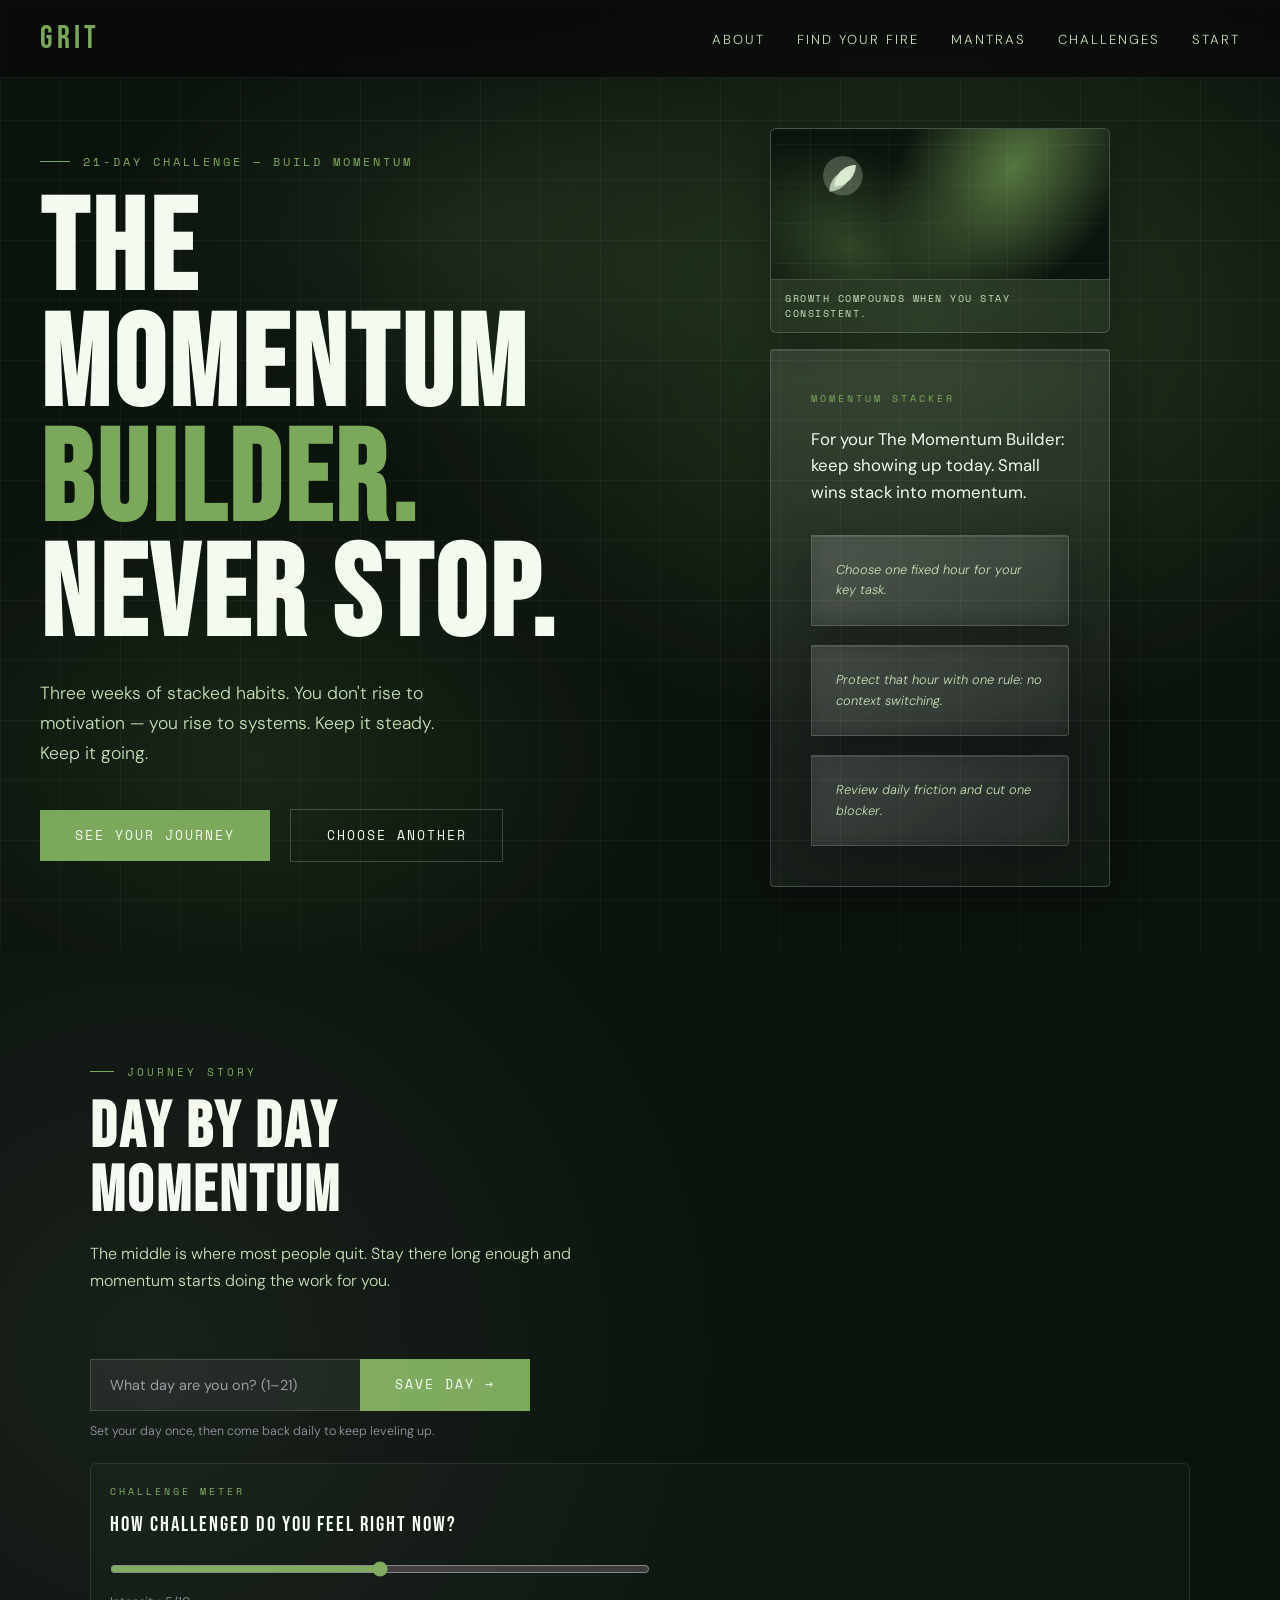
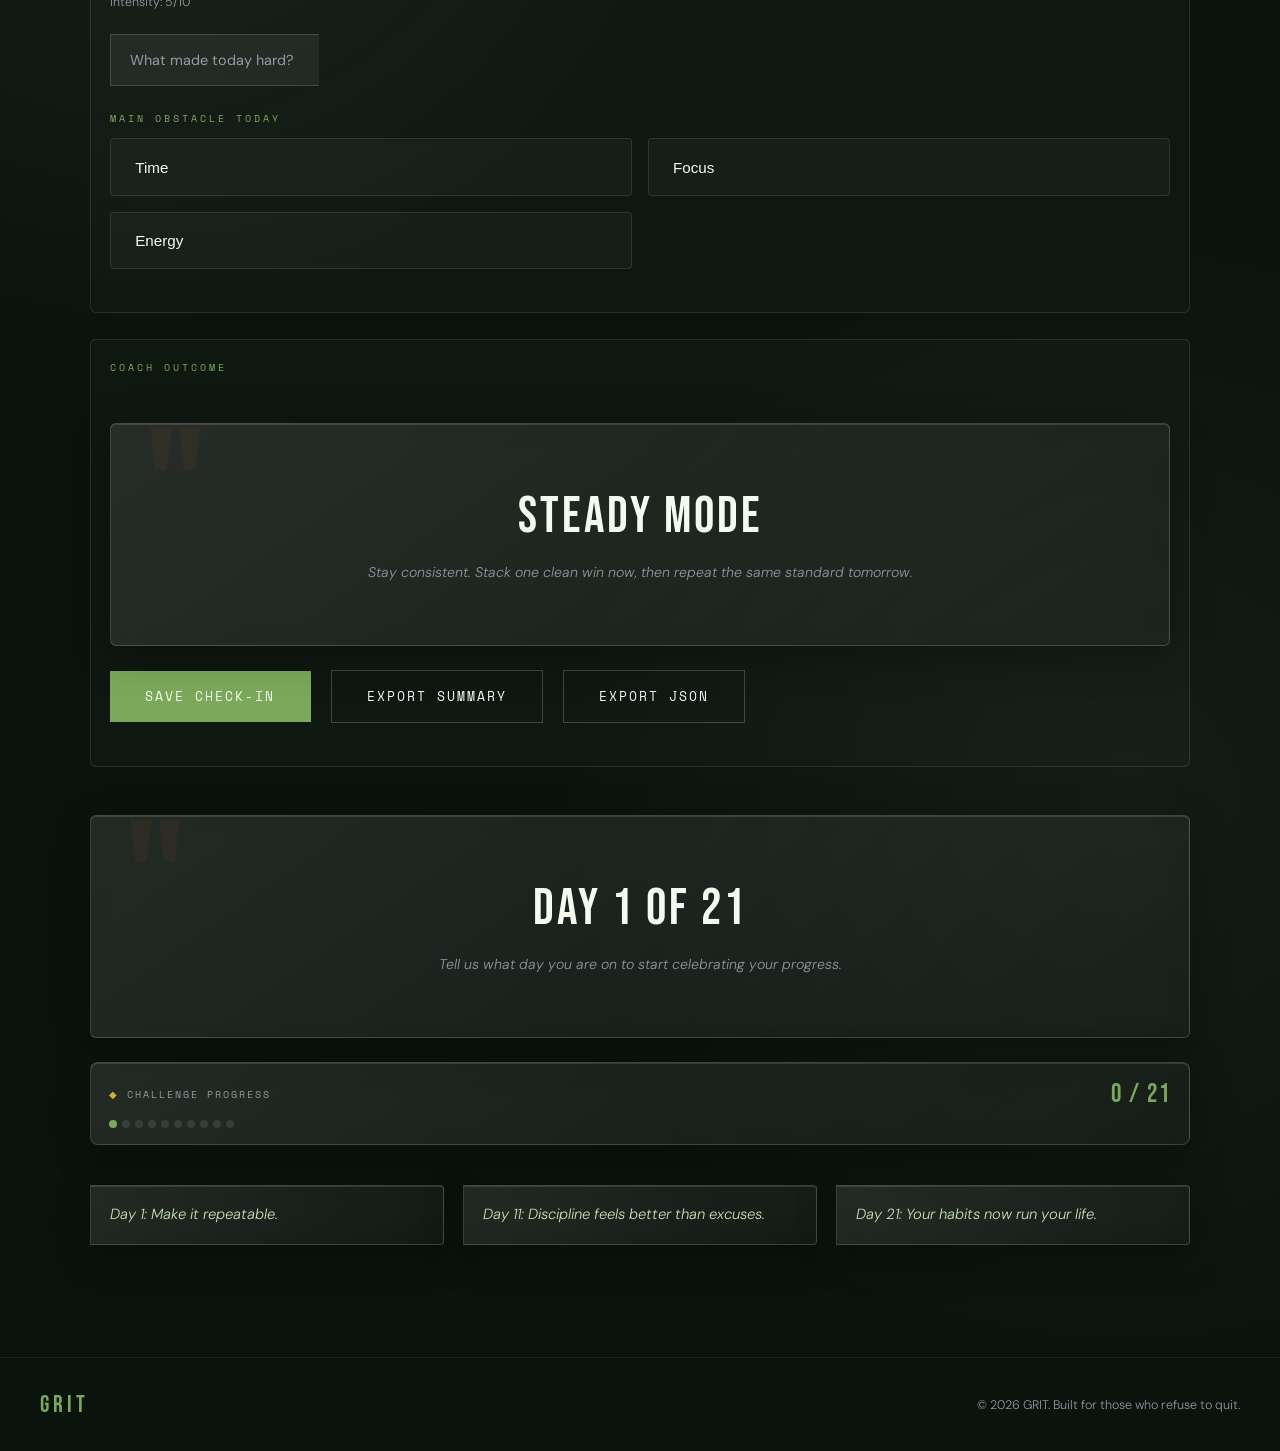
==== challenge-21.html @ 52499e9e "changes" ====
<!DOCTYPE html>
<html lang="en">
<head>
  <meta charset="UTF-8" />
  <meta name="viewport" content="width=device-width, initial-scale=1.0" />
  <title>GRIT — 21-Day Momentum Builder</title>

  <!-- Google Fonts -->
  <link rel="preconnect" href="https://fonts.googleapis.com" />
  <link
    href="https://fonts.googleapis.com/css2?family=Bebas+Neue&family=DM+Sans:ital,wght@0,300;0,400;0,500;1,300&family=Space+Mono&display=swap"
    rel="stylesheet"
  />

  <!-- Stylesheet -->
  <link rel="stylesheet" href="styles.css" />
</head>

<body data-challenge-days="21" data-challenge-title="The Momentum Builder">

  <!-- ══════════════════════════════════════
       NAV
  ═══════════════════════════════════════ -->
  <nav>
    <a class="nav-logo" href="index.html">GRIT</a>
    <ul class="nav-links">
      <li><a href="index.html#pillars">About</a></li>
      <li><a href="index.html#interests">Find Your Fire</a></li>
      <li><a href="index.html#mantras">Mantras</a></li>
      <li><a href="index.html#challenge">Challenges</a></li>
      <li><a href="index.html#cta">Start</a></li>
    </ul>
  </nav>

  <!-- ══════════════════════════════════════
       HERO
  ═══════════════════════════════════════ -->
  <section id="hero">
    <div class="hero-bg"></div>
    <div class="hero-bg-grid"></div>

    <div class="hero-left">
      <div class="hero-label">21-Day Challenge — Build Momentum</div>
      <h1>THE MOMENTUM<br><span>BUILDER.</span><br>NEVER STOP.</h1>
      <p class="hero-sub">
        Three weeks of stacked habits. You don't rise to motivation — you rise to systems.
        Keep it steady. Keep it going.
      </p>
      <div>
        <a href="#journey-story" class="btn-primary">See Your Journey</a>
        <a href="#" class="btn-ghost choose-another-trigger">Choose Another</a>
      </div>
    </div>

    <div class="hero-right">
      <div class="challenge-visual">
        <img src="assets/challenge-art/momentum-moss.svg" alt="Momentum builder original visual" />
        <div class="challenge-visual-caption">Growth compounds when you stay consistent.</div>
      </div>
      <div class="hero-card challenge-side-card">
        <div class="today-label">Momentum Stacker</div>
        <p class="today-task">Build consistency through a repeatable loop: plan, execute, review, adjust.</p>
        <div class="mantra-grid">
          <div class="mantra-card">Choose one fixed hour for your key task.</div>
          <div class="mantra-card">Protect that hour with one rule: no context switching.</div>
          <div class="mantra-card">Review daily friction and cut one blocker.</div>
        </div>
      </div>
    </div>
  </section>

  <!-- ══════════════════════════════════════
       JOURNEY STORY
  ═══════════════════════════════════════ -->
  <section id="journey-story">
    <div class="journey-inner">
      <div class="section-label">Journey Story</div>
      <h2 class="section-title">DAY BY DAY<br>MOMENTUM</h2>
      <p class="section-sub">
        The middle is where most people quit. Stay there long enough and momentum starts doing
        the work for you.
      </p>

      <div class="journey-day-row">
        <div class="cta-input-row">
          <input
            class="cta-input"
            id="challengeDayInput"
            type="number"
            min="1"
            max="21"
            placeholder="What day are you on? (1–21)"
          />
          <button class="btn-primary" id="challengeDaySave" style="white-space:nowrap">Save Day →</button>
        </div>
        <p class="cta-note" id="challengeDayHint">Set your day once, then come back daily to keep leveling up.</p>
      </div>

      <div class="journey-module" data-module="meter">
        <div class="result-label">Challenge Meter</div>
        <div class="quiz-q">How challenged do you feel right now?</div>
        <div class="journey-day-row">
          <input id="challengeMeterInput" type="range" min="0" max="10" value="5" />
          <p class="cta-note">Intensity: <span id="challengeMeterValue">5</span>/10</p>
        </div>
        <div class="journey-day-row">
          <input
            class="cta-input"
            id="challengeCauseInput"
            type="text"
            placeholder="What made today hard?"
          />
        </div>
        <div class="journey-day-row">
          <div class="result-label">Main obstacle today</div>
          <div class="quiz-options">
            <button class="quiz-opt" type="button" data-obstacle="time">Time</button>
            <button class="quiz-opt" type="button" data-obstacle="focus">Focus</button>
            <button class="quiz-opt" type="button" data-obstacle="energy">Energy</button>
          </div>
        </div>
      </div>

      <div class="journey-module">
        <div class="result-label">Coach Outcome</div>
        <div class="mantra-display">
          <div class="mantra-text" id="coachMode">STEADY MODE</div>
          <div class="mantra-sub" id="coachAdvice">Answer the check-in to get your tailored coaching message.</div>
        </div>
        <div class="journey-day-row">
          <button class="btn-primary" id="coachSaveBtn">Save Check-In</button>
          <button class="btn-ghost" id="exportSummaryBtn">Export Summary</button>
          <button class="btn-ghost" id="exportJsonBtn">Export JSON</button>
        </div>
      </div>

      <div class="mantra-display">
        <div class="mantra-text" id="journeyDayTitle">DAY 1 OF 21</div>
        <div class="mantra-sub" id="journeyPrompt">Stack small wins. Daily.</div>
      </div>

      <div class="streak-bar">
        <div class="streak-row">
          <span class="streak-label">Challenge Progress</span>
          <span class="streak-count" id="journeyProgressCount">0 / 21</span>
        </div>
        <div class="streak-dots" id="journeyDots"></div>
      </div>

      <div class="mantra-grid">
        <div class="mantra-card" id="journeyMilestone1"></div>
        <div class="mantra-card" id="journeyMilestone2"></div>
        <div class="mantra-card" id="journeyMilestone3"></div>
      </div>
    </div>
  </section>

  <!-- ══════════════════════════════════════
       FOOTER
  ═══════════════════════════════════════ -->
  <footer>
    <div class="footer-logo">GRIT</div>
    <div class="footer-copy">© 2026 GRIT. Built for those who refuse to quit.</div>
  </footer>

  <div class="challenge-carousel-modal" id="challengeCarouselModal" aria-hidden="true">
    <div class="challenge-carousel-shell">
      <button class="btn-ghost challenge-carousel-close" type="button" aria-label="Close carousel">×</button>
      <div class="section-label">Choose Your Next Challenge</div>
      <div class="challenge-carousel-track" id="challengeCarouselTrack">
        <a class="challenge-carousel-card tint-blue" href="challenge-7.html"><span>7 Days</span> Ignition Sprint</a>
        <a class="challenge-carousel-card tint-moss" href="challenge-21.html"><span>21 Days</span> Momentum Builder</a>
        <a class="challenge-carousel-card tint-maroon" href="challenge-30.html"><span>30 Days</span> Grit Sprint</a>
        <a class="challenge-carousel-card tint-deep-maroon" href="challenge-66.html"><span>66 Days</span> Identity Shift</a>
      </div>
    </div>
  </div>

  <script src="main.js"></script>
</body>

</html>
---- styles.css ----
/* ============================================================
   GRIT — styles.css
   Global styles, layout, components, animations, responsive
   ============================================================ */

/* ── TOKENS ── */
:root {
  --black:       #0a0a0a;
  --white:       #f5f0e8;
  --cream:       #ede8dc;
  --orange:      #e84e1b;
  --orange-dim:  #b83c14;
  --green:       #3a7d44;
  --green-light: #c8e6c9;
  --sand:        #c9b89a;
  --muted:       #888;
}

/* ── CHALLENGE THEMES (scoped to challenge pages only) ── */
body[data-challenge-days] {
  --cream: #f3f0ea;
  --muted: #9696a4;
}

/* 7-day: blue */
body[data-challenge-days="7"] {
  --black: #070f1b;
  --white: #eef6ff;
  --sand:  #bad8f4;
  --orange: #4d9eff;
  --orange-dim: #2f7edd;
  --green: #4aa6c8;
}
body[data-challenge-days="7"] .hero-bg {
  background:
    radial-gradient(ellipse 65% 62% at 72% 32%, rgba(77,158,255,0.26) 0%, transparent 72%),
    radial-gradient(ellipse 55% 45% at 18% 82%, rgba(44,120,220,0.16) 0%, transparent 65%),
    radial-gradient(ellipse 38% 35% at 35% 22%, rgba(103,178,255,0.11) 0%, transparent 68%);
}

/* 21-day: moss */
body[data-challenge-days="21"] {
  --black: #0b130d;
  --white: #f3fbf1;
  --sand:  #c9e2b9;
  --orange: #7ba85a;
  --orange-dim: #5f8746;
  --green: #6f9760;
}
body[data-challenge-days="21"] .hero-bg {
  background:
    radial-gradient(ellipse 62% 60% at 72% 34%, rgba(123,168,90,0.24) 0%, transparent 72%),
    radial-gradient(ellipse 50% 46% at 20% 80%, rgba(102,145,77,0.16) 0%, transparent 62%),
    radial-gradient(ellipse 42% 34% at 36% 24%, rgba(146,188,118,0.10) 0%, transparent 66%);
}

/* 30-day: maroon */
body[data-challenge-days="30"] {
  --black: #19070b;
  --white: #fff1f3;
  --sand:  #f0c1c8;
  --orange: #a94457;
  --orange-dim: #8a3346;
  --green: #8f5a63;
}
body[data-challenge-days="30"] .hero-bg {
  background:
    radial-gradient(ellipse 62% 60% at 72% 34%, rgba(169,68,87,0.25) 0%, transparent 72%),
    radial-gradient(ellipse 50% 44% at 20% 80%, rgba(128,43,63,0.16) 0%, transparent 62%),
    radial-gradient(ellipse 40% 35% at 36% 24%, rgba(191,91,109,0.10) 0%, transparent 66%);
}

/* 66-day: deeper maroon */
body[data-challenge-days="66"] {
  --black: #15050d;
  --white: #fff0f6;
  --sand:  #e8bccf;
  --orange: #8b2f52;
  --orange-dim: #6b213f;
  --green: #7a4c60;
}
body[data-challenge-days="66"] .hero-bg {
  background:
    radial-gradient(ellipse 62% 62% at 74% 34%, rgba(232, 143, 177, 0.27) 0%, transparent 74%),
    radial-gradient(ellipse 50% 44% at 18% 82%, rgba(204, 63, 192, 0.16) 0%, transparent 64%),
    radial-gradient(ellipse 38% 32% at 34% 22%, rgba(165, 80, 221, 0.1) 0%, transparent 66%);
}

body[data-challenge-days] .hero-bg-grid {
  background-image:
    linear-gradient(rgba(255,255,255,0.04) 1px, transparent 1px),
    linear-gradient(90deg, rgba(255,255,255,0.04) 1px, transparent 1px);
}

body[data-challenge-days] nav {
  background: rgba(10,10,10,0.78);
}

/* Glass-depth treatment on challenge pages */
body[data-challenge-days] .hero-card,
body[data-challenge-days] .mantra-display,
body[data-challenge-days] #journey-story .streak-bar,
body[data-challenge-days] .mantra-card {
  background: linear-gradient(145deg, rgba(255,255,255,0.10), rgba(255,255,255,0.03));
  border: 1px solid rgba(255,255,255,0.16);
  box-shadow:
    inset 0 1px 0 rgba(255,255,255,0.12),
    0 10px 40px rgba(0,0,0,0.26);
  backdrop-filter: blur(10px);
}

body[data-challenge-days] .hero-right {
  flex-direction: column;
  gap: 1rem;
}

body[data-challenge-days] .challenge-visual {
  width: 340px;
  border: 1px solid rgba(255,255,255,0.18);
  border-radius: 6px;
  overflow: hidden;
  background: rgba(255,255,255,0.04);
  box-shadow:
    inset 0 1px 0 rgba(255,255,255,0.12),
    0 10px 36px rgba(0,0,0,0.25);
}
body[data-challenge-days] .challenge-visual img {
  display: block;
  width: 100%;
  height: 150px;
  object-fit: cover;
}
body[data-challenge-days] .challenge-visual-caption {
  font-family: 'Space Mono', monospace;
  font-size: 0.62rem;
  letter-spacing: 1.5px;
  text-transform: uppercase;
  color: var(--sand);
  padding: 0.7rem 0.9rem;
  border-top: 1px solid rgba(255,255,255,0.12);
}

body[data-challenge-days] .challenge-side-card .mantra-grid {
  grid-template-columns: 1fr;
  margin-top: 1rem;
}
body[data-challenge-days] .challenge-side-card .mantra-card {
  font-size: 0.8rem;
}

body[data-challenge-days] .challenge-carousel-modal {
  position: fixed;
  inset: 0;
  background: rgba(5,7,12,0.72);
  z-index: 220;
  display: none;
  align-items: center;
  justify-content: center;
  padding: 1.2rem;
}
body[data-challenge-days] .challenge-carousel-modal.open { display: flex; }

body[data-challenge-days] .challenge-carousel-shell {
  position: relative;
  width: min(1040px, 97vw);
  border: 1px solid rgba(255,255,255,0.18);
  border-radius: 8px;
  padding: 1.35rem 1.4rem 1.5rem;
  background: linear-gradient(155deg, rgba(255,255,255,0.08), rgba(255,255,255,0.03));
  box-shadow: 0 24px 80px rgba(0,0,0,0.4);
  backdrop-filter: blur(14px);
}
body[data-challenge-days] .challenge-carousel-close {
  position: absolute;
  top: 0.6rem;
  right: 0.7rem;
  width: 30px;
  height: 30px;
  min-width: 30px;
  min-height: 30px;
  padding: 0;
  margin: 0;
  border-radius: 50%;
  display: inline-flex;
  align-items: center;
  justify-content: center;
  font-size: 1rem;
  line-height: 1;
}

body[data-challenge-days] .challenge-carousel-track {
  display: flex;
  overflow-x: auto;
  gap: 0.8rem;
  margin-top: 0.8rem;
  padding: 0.3rem 0 0.1rem;
  scrollbar-width: none;
  -ms-overflow-style: none;
}
body[data-challenge-days] .challenge-carousel-track::-webkit-scrollbar {
  display: none;
}
body[data-challenge-days] .challenge-carousel-card {
  flex: 0 0 calc((100% - 2.4rem) / 4);
  display: flex;
  flex-direction: column;
  justify-content: center;
  align-items: center;
  text-align: center;
  text-decoration: none;
  color: var(--white);
  border: 1px solid rgba(255,255,255,0.2);
  border-radius: 8px;
  padding: 1rem 0.9rem 1.1rem;
  min-height: 160px;
  font-family: 'Bebas Neue', sans-serif;
  letter-spacing: 1px;
  font-size: 1.35rem;
  line-height: 1.1;
  position: relative;
  overflow: hidden;
}
body[data-challenge-days] .challenge-carousel-card::before {
  content: '✦';
  position: absolute;
  top: 0.45rem;
  right: 0.6rem;
  font-size: 0.82rem;
  color: rgba(233, 197, 104, 0.92);
  opacity: 0.9;
}
body[data-challenge-days] .challenge-carousel-card span {
  display: block;
  font-family: 'Space Mono', monospace;
  font-size: 0.6rem;
  letter-spacing: 2px;
  margin-bottom: 0.6rem;
  opacity: 0.82;
  text-transform: uppercase;
}
body[data-challenge-days] .challenge-carousel-card.tint-blue { background: rgba(77,158,255,0.18); }
body[data-challenge-days] .challenge-carousel-card.tint-moss { background: rgba(123,168,90,0.2); }
body[data-challenge-days] .challenge-carousel-card.tint-maroon { background: rgba(169,68,87,0.22); }
body[data-challenge-days] .challenge-carousel-card.tint-deep-maroon { background: rgba(139,47,82,0.24); }
body[data-challenge-days] .challenge-carousel-card:hover {
  transform: translateY(-3px) scale(1.01);
  border-color: #d4af37;
  box-shadow:
    inset 0 0 0 1px rgba(212,175,55,0.35),
    0 12px 28px rgba(0,0,0,0.3);
}

body[data-challenge-days] .challenge-carousel-controls {
  display: flex;
  justify-content: flex-end;
  gap: 0.6rem;
  margin-top: 1rem;
}

body[data-challenge-days] #journey-story .streak-bar {
  padding: 1rem 1.1rem;
  border-radius: 8px;
}
body[data-challenge-days] #journey-story .streak-label::before {
  content: '◆ ';
  color: #d4af37;
}
body[data-challenge-days] #journey-story .mantra-card {
  padding: 1.1rem 1.2rem;
}

body[data-challenge-days] #journey-story {
  position: relative;
  overflow: hidden;
}

body[data-challenge-days] #journey-story::before {
  content: '';
  position: absolute;
  inset: 0;
  pointer-events: none;
  background:
    radial-gradient(circle at 12% 20%, rgba(255,255,255,0.06), transparent 30%),
    radial-gradient(circle at 88% 72%, rgba(255,255,255,0.04), transparent 32%);
}

/* ── RESET ── */
*, *::before, *::after { box-sizing: border-box; margin: 0; padding: 0; }
html { scroll-behavior: smooth; }
body {
  background: var(--black);
  color: var(--white);
  font-family: 'DM Sans', sans-serif;
  font-weight: 300;
  overflow-x: hidden;
}

/* ── NAV ── */
nav {
  position: fixed; top: 0; left: 0; right: 0; z-index: 100;
  display: flex; align-items: center; justify-content: space-between;
  padding: 1.2rem 2.5rem;
  background: rgba(10,10,10,0.85);
  backdrop-filter: blur(12px);
  border-bottom: 1px solid rgba(255,255,255,0.06);
}
.nav-logo {
  font-family: 'Bebas Neue', sans-serif;
  font-size: 2rem;
  letter-spacing: 4px;
  color: var(--orange);
  text-decoration: none;
}
.nav-links { display: flex; gap: 2rem; list-style: none; }
.nav-links a {
  color: var(--sand);
  text-decoration: none;
  font-size: 0.82rem;
  letter-spacing: 2px;
  text-transform: uppercase;
  transition: color 0.2s;
}
.nav-links a:hover { color: var(--white); }

.nav-hamburger {
  display: none;
  width: 40px;
  height: 40px;
  border: 1px solid rgba(255,255,255,0.2);
  background: rgba(255,255,255,0.04);
  color: var(--white);
  border-radius: 4px;
  font-size: 1.25rem;
  line-height: 1;
  cursor: pointer;
}

.mobile-nav-drawer {
  position: fixed;
  top: 0;
  left: 0;
  bottom: 0;
  width: min(82vw, 320px);
  transform: translateX(-102%);
  opacity: 0;
  pointer-events: none;
  background: rgba(8,8,8,0.98);
  border-right: 1px solid rgba(255,255,255,0.1);
  padding: 5.3rem 1rem 1.2rem;
  z-index: 230;
  transition: transform 0.22s ease, opacity 0.2s ease;
}
.mobile-nav-drawer.open {
  transform: translateX(0);
  opacity: 1;
  pointer-events: auto;
}
.mobile-nav-logo {
  display: inline-block;
  margin-bottom: 0.7rem;
  font-family: 'Bebas Neue', sans-serif;
  font-size: 1.9rem;
  letter-spacing: 4px;
  color: var(--orange);
  text-decoration: none;
}
.mobile-nav-drawer a {
  display: block;
  color: var(--sand);
  text-decoration: none;
  text-transform: uppercase;
  letter-spacing: 1.8px;
  font-family: 'Space Mono', monospace;
  font-size: 0.75rem;
  padding: 0.85rem 0.25rem;
  border-bottom: 1px solid rgba(255,255,255,0.08);
}
.mobile-nav-drawer a:hover,
.mobile-nav-drawer a:active { color: var(--white); }

.mobile-nav-backdrop {
  position: fixed;
  inset: 0;
  background: rgba(0,0,0,0.44);
  opacity: 0;
  pointer-events: none;
  z-index: 225;
  transition: opacity 0.2s ease;
}
.mobile-nav-backdrop.open {
  opacity: 1;
  pointer-events: auto;
}

/* ── HERO ── */
#hero {
  min-height: 100vh;
  display: grid;
  grid-template-columns: 1fr 1fr;
  align-items: center;
  padding: 8rem 2.5rem 4rem;
  position: relative;
  overflow: hidden;
}
.hero-bg {
  position: absolute; inset: 0; z-index: 0;
  background:
    radial-gradient(ellipse 60% 60% at 70% 40%, rgba(232,78,27,0.12) 0%, transparent 70%),
    radial-gradient(ellipse 40% 40% at 20% 80%, rgba(58,125,68,0.08) 0%, transparent 60%);
}
.hero-bg-grid {
  position: absolute; inset: 0; z-index: 0;
  background-image:
    linear-gradient(rgba(255,255,255,0.03) 1px, transparent 1px),
    linear-gradient(90deg, rgba(255,255,255,0.03) 1px, transparent 1px);
  background-size: 60px 60px;
}
.hero-left { position: relative; z-index: 1; }
.hero-label {
  font-family: 'Space Mono', monospace;
  font-size: 0.72rem;
  letter-spacing: 3px;
  color: var(--orange);
  text-transform: uppercase;
  margin-bottom: 1.5rem;
  display: flex; align-items: center; gap: 0.8rem;
}
.hero-label::before { content: ''; width: 30px; height: 1px; background: var(--orange); }
h1 {
  font-family: 'Bebas Neue', sans-serif;
  font-size: clamp(5rem, 10vw, 9rem);
  line-height: 0.9;
  letter-spacing: 4px;
  margin-bottom: 1.5rem;
}
h1 span { color: var(--orange); }
.hero-sub {
  font-size: 1.1rem;
  line-height: 1.7;
  color: var(--sand);
  max-width: 420px;
  margin-bottom: 2.5rem;
}

/* ── BUTTONS ── */
.btn-primary {
  display: inline-block;
  background: var(--orange);
  color: var(--white);
  padding: 1rem 2.2rem;
  font-family: 'Space Mono', monospace;
  font-size: 0.8rem;
  letter-spacing: 2px;
  text-transform: uppercase;
  text-decoration: none;
  border: none; cursor: pointer;
  transition: background 0.2s, transform 0.15s;
}
.btn-primary:hover { background: var(--orange-dim); transform: translateY(-2px); }
.btn-ghost {
  display: inline-block;
  background: transparent;
  color: var(--white);
  padding: 1rem 2.2rem;
  font-family: 'Space Mono', monospace;
  font-size: 0.8rem;
  letter-spacing: 2px;
  text-transform: uppercase;
  text-decoration: none;
  border: 1px solid rgba(255,255,255,0.2);
  cursor: pointer;
  transition: border-color 0.2s, transform 0.15s;
  margin-left: 1rem;
}
.btn-ghost:hover { border-color: var(--white); transform: translateY(-2px); }

/* ── HERO CARD ── */
.hero-right {
  position: relative; z-index: 1;
  display: flex; align-items: center; justify-content: center;
}
.hero-card {
  background: rgba(255,255,255,0.04);
  border: 1px solid rgba(255,255,255,0.09);
  border-radius: 4px;
  padding: 2.5rem;
  width: 340px;
  backdrop-filter: blur(8px);
}
.today-label {
  font-family: 'Space Mono', monospace;
  font-size: 0.65rem;
  letter-spacing: 3px;
  color: var(--orange);
  text-transform: uppercase;
  margin-bottom: 1.2rem;
}
.today-task {
  font-size: 1.05rem;
  line-height: 1.6;
  color: var(--white);
  margin-bottom: 1.8rem;
  font-weight: 400;
}
.habit-list { display: flex; flex-direction: column; gap: 0.75rem; }
.habit-item {
  display: flex; align-items: center; gap: 0.9rem;
  padding: 0.8rem 1rem;
  background: rgba(255,255,255,0.04);
  border-radius: 3px;
  border: 1px solid rgba(255,255,255,0.06);
  cursor: pointer;
  transition: background 0.2s;
  user-select: none;
}
.habit-item:hover { background: rgba(255,255,255,0.08); }
.habit-item.done { opacity: 0.5; }
.habit-item.done .habit-check { background: var(--green); border-color: var(--green); }
.habit-item.done .habit-text { text-decoration: line-through; }
.habit-check {
  width: 20px; height: 20px;
  border: 1.5px solid rgba(255,255,255,0.25);
  border-radius: 50%;
  flex-shrink: 0;
  display: flex; align-items: center; justify-content: center;
  transition: background 0.2s;
  font-size: 0.7rem;
}
.habit-text { font-size: 0.88rem; color: var(--sand); }
.streak-bar {
  margin-top: 1.5rem;
  padding-top: 1.5rem;
  border-top: 1px solid rgba(255,255,255,0.07);
}
.streak-row { display: flex; justify-content: space-between; align-items: center; margin-bottom: 0.6rem; }
.streak-label { font-family: 'Space Mono', monospace; font-size: 0.65rem; letter-spacing: 2px; color: var(--muted); text-transform: uppercase; }
.streak-count { font-family: 'Bebas Neue', sans-serif; font-size: 1.6rem; color: var(--orange); letter-spacing: 2px; }
.streak-dots { display: flex; gap: 5px; }
.dot { width: 8px; height: 8px; border-radius: 50%; background: rgba(255,255,255,0.1); }
.dot.active { background: var(--orange); }
.dot.done { background: var(--green); }

/* ── STATS ── */
#stats {
  background: var(--orange);
  padding: 3rem 2.5rem;
  display: grid;
  grid-template-columns: repeat(3, 1fr);
  text-align: center;
  gap: 2rem;
}
.stat-num {
  font-family: 'Bebas Neue', sans-serif;
  font-size: 4rem;
  letter-spacing: 2px;
  color: var(--black);
}
.stat-desc {
  font-size: 0.85rem;
  color: rgba(0,0,0,0.6);
  letter-spacing: 1px;
  text-transform: uppercase;
}

/* ── SHARED SECTION TYPOGRAPHY ── */
.section-label {
  font-family: 'Space Mono', monospace;
  font-size: 0.7rem;
  letter-spacing: 3px;
  color: var(--orange);
  text-transform: uppercase;
  margin-bottom: 1rem;
  display: flex; align-items: center; gap: 0.8rem;
}
.section-label::before { content: ''; width: 24px; height: 1px; background: var(--orange); }
.section-title {
  font-family: 'Bebas Neue', sans-serif;
  font-size: clamp(3rem, 5vw, 5rem);
  letter-spacing: 3px;
  line-height: 1;
  margin-bottom: 1rem;
}
.section-sub { font-size: 1rem; color: var(--sand); max-width: 500px; line-height: 1.7; margin-bottom: 4rem; }

/* ── PILLARS ── */
#pillars {
  padding: 7rem 2.5rem;
  max-width: 1100px;
  margin: 0 auto;
}
.pillars-grid { display: grid; grid-template-columns: repeat(3, 1fr); gap: 1.5px; background: rgba(255,255,255,0.07); }
.pillar-card {
  background: var(--black);
  padding: 2.5rem 2rem;
  transition: background 0.2s;
}
.pillar-card:hover { background: #111; }
.pillar-icon { font-size: 2rem; margin-bottom: 1.2rem; }
.pillar-title {
  font-family: 'Bebas Neue', sans-serif;
  font-size: 1.8rem;
  letter-spacing: 2px;
  margin-bottom: 0.8rem;
  color: var(--white);
}
.pillar-desc { font-size: 0.9rem; color: var(--sand); line-height: 1.7; }

/* ── MANTRA TICKER ── */
#mantra-ticker {
  background: var(--orange);
  padding: 1.2rem 0;
  overflow: hidden;
  white-space: nowrap;
}
.ticker-track {
  display: inline-flex;
  animation: tickerScroll 28s linear infinite;
}
.ticker-item {
  font-family: 'Bebas Neue', sans-serif;
  font-size: 1.3rem;
  letter-spacing: 3px;
  color: var(--black);
  padding: 0 2.5rem;
  opacity: 0.85;
}
.ticker-item::before { content: '✦'; margin-right: 2.5rem; opacity: 0.4; }
@keyframes tickerScroll {
  from { transform: translateX(0); }
  to   { transform: translateX(-50%); }
}

/* ── INTEREST FINDER ── */
#interests {
  background: #0d0d0d;
  padding: 7rem 2.5rem;
}
.interests-inner { max-width: 1100px; margin: 0 auto; }
.interest-quiz {
  margin-top: 3rem;
  background: rgba(255,255,255,0.03);
  border: 1px solid rgba(255,255,255,0.08);
  border-radius: 6px;
  padding: 2.5rem;
}
.quiz-step { display: none; }
.quiz-step.active { display: block; }
.quiz-q {
  font-family: 'Bebas Neue', sans-serif;
  font-size: 2rem;
  letter-spacing: 2px;
  margin-bottom: 0.5rem;
}
.quiz-hint { font-size: 0.88rem; color: var(--muted); margin-bottom: 2rem; }
.quiz-options {
  display: grid;
  grid-template-columns: repeat(2, 1fr);
  gap: 1rem;
}
.quiz-opt {
  padding: 1.2rem 1.5rem;
  border: 1px solid rgba(255,255,255,0.1);
  border-radius: 4px;
  cursor: pointer;
  transition: border-color 0.2s, background 0.2s;
  font-size: 0.95rem;
  display: flex; align-items: center; gap: 0.8rem;
}
.quiz-opt:hover { border-color: var(--orange); background: rgba(232,78,27,0.07); }
.quiz-opt.selected { border-color: var(--orange); background: rgba(232,78,27,0.12); }
.quiz-opt-icon { font-size: 1.4rem; }
.quiz-nav { display: flex; justify-content: space-between; align-items: center; margin-top: 2rem; }
.quiz-progress {
  font-family: 'Space Mono', monospace;
  font-size: 0.7rem;
  color: var(--muted);
  letter-spacing: 2px;
}
.quiz-result { display: none; }
.quiz-result.active { display: block; }
.result-label {
  font-family: 'Space Mono', monospace;
  font-size: 0.65rem;
  letter-spacing: 3px;
  color: var(--orange);
  text-transform: uppercase;
  margin-bottom: 0.8rem;
}
.result-title {
  font-family: 'Bebas Neue', sans-serif;
  font-size: 3rem;
  letter-spacing: 3px;
  margin-bottom: 1rem;
}
.result-desc { font-size: 1rem; color: var(--sand); line-height: 1.7; margin-bottom: 1.5rem; max-width: 540px; }
.result-habits { display: flex; flex-wrap: wrap; gap: 0.6rem; margin-bottom: 2rem; }
.result-habit-tag {
  font-family: 'Space Mono', monospace;
  font-size: 0.65rem;
  letter-spacing: 1.5px;
  text-transform: uppercase;
  padding: 0.35rem 0.8rem;
  background: rgba(232,78,27,0.12);
  border: 1px solid rgba(232,78,27,0.3);
  color: var(--orange);
  border-radius: 2px;
}

/* ── MANTRAS SECTION ── */
#mantras {
  padding: 7rem 2.5rem;
  max-width: 1100px; margin: 0 auto;
}
.mantra-display {
  margin-top: 3rem;
  text-align: center;
  padding: 4rem 2rem;
  border: 1px solid rgba(255,255,255,0.07);
  border-radius: 6px;
  background: rgba(255,255,255,0.02);
  position: relative; overflow: hidden;
}
.mantra-display::before {
  content: '"';
  position: absolute; top: -1rem; left: 2rem;
  font-family: 'Bebas Neue', sans-serif;
  font-size: 12rem;
  color: rgba(232,78,27,0.06);
  line-height: 1;
  pointer-events: none;
}
.mantra-text {
  font-family: 'Bebas Neue', sans-serif;
  font-size: clamp(2.2rem, 4vw, 4rem);
  letter-spacing: 3px;
  line-height: 1.15;
  color: var(--white);
  transition: opacity 0.4s ease;
}
.mantra-sub {
  margin-top: 1rem;
  font-size: 0.88rem;
  color: var(--muted);
  font-style: italic;
  transition: opacity 0.4s ease;
}
.mantra-controls {
  display: flex; justify-content: center; gap: 1rem; margin-top: 2rem;
}
.mantra-grid {
  display: grid;
  grid-template-columns: repeat(3, 1fr);
  gap: 1.2rem;
  margin-top: 2.5rem;
}
.mantra-card {
  padding: 1.5rem;
  border-left: 3px solid var(--orange);
  background: rgba(232,78,27,0.04);
  border-radius: 0 4px 4px 0;
  font-size: 0.92rem;
  line-height: 1.6;
  color: var(--sand);
  font-style: italic;
  transition: background 0.2s;
}
.mantra-card:hover { background: rgba(232,78,27,0.08); color: var(--white); }

/* ── CALM MANTRAS PAGE ── */
.mantra-calm-page {
  background: #070b10;
}

#calm-hero {
  min-height: 92vh;
  position: relative;
  overflow: hidden;
  padding: 8rem 2.5rem 4rem;
}
.calm-mist {
  position: absolute;
  inset: 0;
  background:
    linear-gradient(140deg, rgba(6,10,16,0.72), rgba(6,10,16,0.5)),
    url('assets/mantras-hero.png') center/cover no-repeat,
    radial-gradient(ellipse 60% 50% at 75% 20%, rgba(196,212,231,0.2) 0%, transparent 70%),
    radial-gradient(ellipse 50% 45% at 20% 80%, rgba(163,176,198,0.14) 0%, transparent 70%);
}
.calm-ink {
  position: absolute;
  inset: 0;
  background:
    linear-gradient(120deg, rgba(13,19,28,0.9), rgba(11,17,25,0.7)),
    radial-gradient(circle at 12% 20%, rgba(0,0,0,0.32), transparent 35%);
}
.calm-inner {
  position: relative;
  z-index: 1;
  max-width: 920px;
  margin: 0 auto;
}
.calm-title {
  font-family: 'Bebas Neue', sans-serif;
  font-size: clamp(3.6rem, 9vw, 8.2rem);
  line-height: 0.92;
  letter-spacing: 4px;
}
.calm-sub {
  color: #cfd6df;
  max-width: 620px;
  font-size: 1.05rem;
  line-height: 1.8;
  margin-top: 1rem;
}
.calm-pill-row {
  margin-top: 2rem;
  display: flex;
  flex-wrap: wrap;
  gap: 0.7rem;
}
.calm-pill {
  padding: 0.45rem 0.9rem;
  border: 1px solid rgba(255,255,255,0.18);
  border-radius: 999px;
  font-family: 'Space Mono', monospace;
  font-size: 0.65rem;
  letter-spacing: 1.2px;
  text-transform: uppercase;
  color: #dce4ed;
  background: rgba(255,255,255,0.04);
}

.calm-banners { padding-top: 3rem; }
.calm-banner-grid {
  display: grid;
  grid-template-columns: 1fr;
  gap: 1rem;
  margin-top: 1.2rem;
}
.calm-banner {
  min-height: 230px;
  border-radius: 10px;
  border: 1px solid rgba(255,255,255,0.14);
  box-shadow: 0 14px 35px rgba(0,0,0,0.28);
  position: relative;
  overflow: hidden;
  background-size: cover;
  background-position: center;
  cursor: pointer;
}
.calm-banner::after {
  content: '';
  position: absolute;
  inset: 0;
  background: linear-gradient(160deg, rgba(8,12,18,0.2), rgba(8,12,18,0.5));
}
.calm-banner.b1 {
  background-image: url('assets/mantra-banners/sumi-e-golden-tree.png');
}

.calm-section {
  max-width: 1100px;
  margin: 0 auto;
  padding: 5rem 2.5rem;
}

#why.calm-section,
#self-talk.calm-section {
  position: relative;
  overflow: hidden;
  border-top: 1px solid rgba(255,255,255,0.06);
  max-width: none;
  width: 100vw;
  margin-left: calc(50% - 50vw);
  margin-right: calc(50% - 50vw);
}
#why.calm-section::before,
#self-talk.calm-section::before {
  content: '';
  position: absolute;
  inset: 0;
  z-index: 0;
  background-size: cover;
  background-position: center;
  filter: saturate(0.9);
}
#why.calm-section::before {
  background-image:
    linear-gradient(150deg, rgba(7,11,16,0.82), rgba(7,11,16,0.6)),
    url('assets/mantra-banners/hand_painted_japanese_themed_landscape_design_0507.jpg');
}
#self-talk.calm-section::before {
  background-image:
    linear-gradient(150deg, rgba(7,11,16,0.84), rgba(7,11,16,0.65)),
    url('assets/mantra-banners/2c178285-42fb-48f4-8505-ce6dc2bf48a0.jpg');
}
#why.calm-section > *,
#self-talk.calm-section > * {
  position: relative;
  z-index: 1;
}
.calm-grid {
  display: grid;
  grid-template-columns: repeat(3, 1fr);
  gap: 1rem;
}
.calm-card {
  background: rgba(255,255,255,0.03);
  border: 1px solid rgba(255,255,255,0.1);
  border-radius: 8px;
  padding: 1.4rem;
  color: #c8d0da;
  line-height: 1.75;
}
.calm-card-title {
  font-family: 'Bebas Neue', sans-serif;
  letter-spacing: 2px;
  font-size: 1.4rem;
  margin-bottom: 0.35rem;
  color: #f5f0e8;
}
.calm-card.wide {
  max-width: 900px;
}

.hero-examples {
  display: grid;
  grid-template-columns: repeat(3, 1fr);
  gap: 1rem;
}
.hero-example-card {
  background: rgba(255,255,255,0.03);
  border: 1px solid rgba(255,255,255,0.11);
  border-radius: 8px;
  overflow: hidden;
}
.hero-example-card img {
  width: 100%;
  height: 220px;
  object-fit: cover;
}
.hero-example-name {
  font-family: 'Bebas Neue', sans-serif;
  letter-spacing: 2px;
  font-size: 1.5rem;
  margin: 0.8rem 1rem 0.45rem;
}
.hero-example-card p {
  margin: 0 1rem 1rem;
  color: #c8d0da;
  line-height: 1.7;
  font-size: 0.93rem;
}

.breath-panel {
  position: fixed;
  inset: 0;
  z-index: 240;
  background: rgba(4,7,12,0.62);
  display: none;
  align-items: center;
  justify-content: center;
  padding: 1rem;
}
.breath-panel.open { display: flex; }
.breath-card {
  width: min(420px, 94vw);
  border: 1px solid rgba(255,255,255,0.2);
  border-radius: 12px;
  background: linear-gradient(155deg, rgba(255,255,255,0.12), rgba(255,255,255,0.04));
  backdrop-filter: blur(12px);
  box-shadow: 0 26px 64px rgba(0,0,0,0.35);
  padding: 1.5rem 1.4rem 1.3rem;
  text-align: center;
}
.breath-circle-wrap {
  position: relative;
  width: 250px;
  height: 250px;
  margin: 0.7rem auto 0;
}
.breath-circle-ring {
  position: absolute;
  inset: 0;
  border-radius: 50%;
  border: 2px solid rgba(255,255,255,0.25);
  box-shadow:
    inset 0 0 30px rgba(117,211,196,0.12),
    0 0 40px rgba(117,211,196,0.1);
}
.breath-circle {
  position: absolute;
  inset: 28px;
  border-radius: 50%;
  display: flex;
  flex-direction: column;
  align-items: center;
  justify-content: center;
  background: radial-gradient(circle at 30% 30%, rgba(25,219,190,0.26), rgba(6,65,80,0.55));
  border: 1px solid rgba(255,255,255,0.2);
  transform: scale(0.9);
  transition: transform 0.95s ease-in-out, box-shadow 0.6s ease;
  box-shadow: 0 0 40px rgba(34,199,172,0.2);
}
.breath-panel.inhale .breath-circle {
  transform: scale(1.02);
  box-shadow: 0 0 52px rgba(34,199,172,0.34);
}
.breath-panel.exhale .breath-circle {
  transform: scale(0.84);
  box-shadow: 0 0 24px rgba(34,199,172,0.14);
}
.breath-phase {
  font-family: 'Bebas Neue', sans-serif;
  letter-spacing: 3px;
  font-size: 1.5rem;
  margin-top: 0.1rem;
}
.breath-count {
  font-family: 'Bebas Neue', sans-serif;
  font-size: clamp(3rem, 10vw, 4.4rem);
  letter-spacing: 3px;
  line-height: 1;
  margin-top: 0.1rem;
}
.breath-meta {
  margin-top: 1rem;
  color: #d1d9e2;
  font-family: 'Space Mono', monospace;
  font-size: 0.68rem;
  letter-spacing: 1.3px;
}
.breath-actions {
  margin-top: 1rem;
}

/* ── SCIENCE ── */
#science {
  background: #0f0f0f;
  padding: 7rem 2.5rem;
}
.science-inner { max-width: 1100px; margin: 0 auto; display: grid; grid-template-columns: 1fr 1fr; gap: 5rem; align-items: center; }
.science-quote {
  font-family: 'Bebas Neue', sans-serif;
  font-size: clamp(2.5rem, 4vw, 4.5rem);
  letter-spacing: 2px;
  line-height: 1.1;
  color: var(--white);
}
.science-quote em { color: var(--orange); font-style: normal; }
.science-attr {
  margin-top: 1.5rem;
  font-family: 'Space Mono', monospace;
  font-size: 0.7rem;
  letter-spacing: 2px;
  color: var(--muted);
  text-transform: uppercase;
}
.science-facts { display: flex; flex-direction: column; gap: 1.5rem; }
.fact-card {
  padding: 1.5rem;
  border-left: 3px solid var(--orange);
  background: rgba(232,78,27,0.05);
}
.fact-title { font-weight: 500; font-size: 1rem; margin-bottom: 0.5rem; }
.fact-body { font-size: 0.88rem; color: var(--sand); line-height: 1.6; }

/* ── CHALLENGE ── */
#challenge {
  padding: 7rem 2.5rem;
  max-width: 1100px; margin: 0 auto;
}
.challenge-grid { display: grid; grid-template-columns: repeat(2, 1fr); gap: 1.5rem; margin-top: 3rem; }
.challenge-card {
  padding: 2rem;
  border: 1px solid rgba(255,255,255,0.08);
  border-radius: 4px;
  transition: border-color 0.2s, transform 0.2s;
  position: relative; overflow: hidden;
}
.challenge-card:hover { border-color: var(--orange); transform: translateY(-4px); }
.challenge-card::before {
  content: '';
  position: absolute; inset: 0;
  background: linear-gradient(135deg, rgba(232,78,27,0.05) 0%, transparent 60%);
  opacity: 0;
  transition: opacity 0.3s;
  pointer-events: none;
}
.challenge-card:hover::before { opacity: 1; }
.ch-days {
  font-family: 'Bebas Neue', sans-serif;
  font-size: 4rem;
  color: var(--orange);
  letter-spacing: 2px;
  line-height: 1;
}
.ch-title { font-size: 1.1rem; font-weight: 500; margin: 0.5rem 0; }
.ch-desc { font-size: 0.88rem; color: var(--sand); line-height: 1.6; margin-bottom: 1.5rem; }
.ch-tag {
  display: inline-block;
  font-family: 'Space Mono', monospace;
  font-size: 0.65rem;
  letter-spacing: 2px;
  text-transform: uppercase;
  padding: 0.35rem 0.8rem;
  border: 1px solid rgba(255,255,255,0.15);
  color: var(--muted);
  border-radius: 2px;
}

/* ── WALL OF WINS ── */
#wins {
  background: #0f0f0f;
  padding: 7rem 2.5rem;
}
.wins-inner { max-width: 1100px; margin: 0 auto; }
.wins-grid { display: grid; grid-template-columns: repeat(3, 1fr); gap: 1.5rem; margin-top: 3rem; }
.win-card {
  padding: 1.8rem;
  background: rgba(255,255,255,0.03);
  border: 1px solid rgba(255,255,255,0.07);
  border-radius: 4px;
  transition: transform 0.2s;
}
.win-card:hover { transform: translateY(-4px); }
.win-meta {
  display: flex; align-items: center; gap: 0.8rem;
  margin-bottom: 1rem;
}
.win-avatar {
  width: 36px; height: 36px; border-radius: 50%;
  background: var(--orange);
  display: flex; align-items: center; justify-content: center;
  font-family: 'Bebas Neue', sans-serif; font-size: 1rem;
  color: var(--white);
  flex-shrink: 0;
}
.win-name { font-size: 0.9rem; font-weight: 500; }
.win-streak { font-family: 'Space Mono', monospace; font-size: 0.65rem; color: var(--orange); letter-spacing: 1px; }
.win-text { font-size: 0.9rem; color: var(--sand); line-height: 1.7; }
.win-badge {
  display: inline-flex; align-items: center; gap: 0.4rem;
  margin-top: 1rem;
  font-family: 'Space Mono', monospace;
  font-size: 0.6rem; letter-spacing: 1.5px;
  text-transform: uppercase;
  color: var(--green);
  background: rgba(58,125,68,0.12);
  padding: 0.3rem 0.7rem;
  border-radius: 2px;
}

/* ── CHALLENGE JOURNEY STORY ── */
#journey-story {
  background: var(--black);
  padding: 7rem 2.5rem;
}
.journey-inner { max-width: 1100px; margin: 0 auto; }

.journey-day-row {
  margin-top: 1.5rem;
  margin-bottom: 1.5rem;
}
.journey-day-row .cta-input-row { margin: 0; }
.journey-day-row .cta-note { margin-top: 0.75rem; }

.journey-module {
  margin-bottom: 1.6rem;
  padding: 1.2rem;
  border: 1px solid rgba(255,255,255,0.1);
  border-radius: 6px;
  background: rgba(255,255,255,0.02);
}
.journey-module .quiz-q { font-size: 1.3rem; margin-bottom: 0.7rem; }
.journey-module .quiz-options { margin-top: 0.5rem; }
.journey-module .quiz-opt {
  background: rgba(255,255,255,0.03);
  color: var(--white);
}
.journey-module #challengeMeterInput { width: min(540px, 100%); accent-color: var(--orange); }
.journey-module #winImpactInput { width: min(540px, 100%); accent-color: var(--orange); }
.journey-module textarea.cta-input {
  width: min(700px, 100%);
  resize: vertical;
  min-height: 120px;
}

/* Celebration pulse (applies only when JS toggles it) */
.journey-celebrate {
  border-color: rgba(255,255,255,0.14) !important;
  box-shadow:
    0 0 0 1px rgba(255,255,255,0.06),
    0 0 0 6px rgba(255,255,255,0.03),
    0 0 60px rgba(255,255,255,0.05);
  transform: translateY(-2px);
  transition: box-shadow 0.35s ease, transform 0.25s ease;
}

/* ── JOIN OPTIONS PAGE ── */
.join-page {
  background: #070a11;
}
#join-experience {
  min-height: 100vh;
  position: relative;
  overflow: hidden;
  padding: 8rem 2.5rem 3rem;
}
.join-bg {
  position: absolute;
  inset: 0;
  background:
    radial-gradient(ellipse 60% 60% at 72% 34%, rgba(232,78,27,0.16) 0%, transparent 70%),
    radial-gradient(ellipse 45% 45% at 18% 82%, rgba(83,124,200,0.14) 0%, transparent 65%),
    linear-gradient(145deg, rgba(10,14,22,0.96), rgba(10,14,22,0.8));
}
.join-grid {
  position: relative;
  z-index: 1;
  max-width: 1150px;
  margin: 0 auto;
  display: grid;
  grid-template-columns: 1fr 1fr;
  gap: 1.4rem;
  align-items: start;
}
.join-title {
  font-family: 'Bebas Neue', sans-serif;
  font-size: clamp(3rem, 8vw, 6.3rem);
  line-height: 0.9;
  letter-spacing: 3px;
}
.join-sub {
  color: var(--sand);
  margin-top: 1rem;
  max-width: 520px;
  line-height: 1.7;
}

.join-ad-grid {
  margin-top: 1.3rem;
  display: grid;
  grid-template-columns: 1fr;
  gap: 0.9rem;
}
.join-ad-card {
  text-align: left;
  padding: 1.1rem;
  border: 1px solid rgba(255,255,255,0.16);
  border-radius: 8px;
  background: linear-gradient(150deg, rgba(255,255,255,0.1), rgba(255,255,255,0.03));
  color: var(--white);
  cursor: pointer;
  transition: transform 0.2s, border-color 0.2s;
}
.join-ad-card:hover,
.join-ad-card.selected {
  transform: translateY(-2px);
  border-color: rgba(232,78,27,0.8);
}
.join-ad-tag {
  font-family: 'Space Mono', monospace;
  font-size: 0.62rem;
  letter-spacing: 2px;
  text-transform: uppercase;
  opacity: 0.85;
}
.join-ad-name {
  margin-top: 0.4rem;
  font-family: 'Bebas Neue', sans-serif;
  letter-spacing: 2px;
  font-size: 2rem;
}
.join-ad-card p {
  margin-top: 0.4rem;
  font-size: 0.92rem;
  color: #d6dce5;
  line-height: 1.6;
}

.join-glass-form {
  border: 1px solid rgba(255,255,255,0.16);
  border-radius: 10px;
  background: linear-gradient(155deg, rgba(255,255,255,0.1), rgba(255,255,255,0.03));
  backdrop-filter: blur(14px);
  box-shadow: 0 20px 60px rgba(0,0,0,0.35);
  padding: 1.3rem;
}
.join-form-grid {
  display: grid;
  grid-template-columns: 1fr 1fr;
  gap: 0.7rem;
}
.join-textarea {
  margin-top: 0.8rem;
  min-height: 104px;
  height: 104px;
  width: 100%;
  border-right: 1px solid rgba(255,255,255,0.15);
  resize: vertical;
}
.join-glass-form .cta-input {
  width: 100%;
  min-height: 52px;
}
.join-glass-form .join-form-grid .cta-input {
  height: 52px;
}
.join-promise-row {
  margin-top: 0.9rem;
  display: flex;
  align-items: flex-start;
  gap: 0.6rem;
  color: #d2d9e2;
  font-size: 0.88rem;
  line-height: 1.6;
}
.join-actions {
  margin-top: 1rem;
  display: flex;
  align-items: center;
  gap: 0.7rem;
}

/* ── CTA ── */
#cta {
  padding: 7rem 2.5rem;
  text-align: center;
  position: relative; overflow: hidden;
}
.cta-bg {
  position: absolute; inset: 0;
  background: radial-gradient(ellipse 60% 80% at 50% 50%, rgba(232,78,27,0.14) 0%, transparent 70%);
  pointer-events: none;
}
.cta-inner { position: relative; z-index: 1; }
.cta-title {
  font-family: 'Bebas Neue', sans-serif;
  font-size: clamp(4rem, 8vw, 8rem);
  letter-spacing: 4px;
  line-height: 1;
  margin-bottom: 1.5rem;
}
.cta-sub { font-size: 1.1rem; color: var(--sand); margin-bottom: 2.5rem; }
.cta-input-row {
  display: flex; justify-content: center; gap: 0; max-width: 440px; margin: 0 auto;
}
.cta-input {
  flex: 1;
  padding: 1rem 1.2rem;
  background: rgba(255,255,255,0.06);
  border: 1px solid rgba(255,255,255,0.15);
  border-right: none;
  color: var(--white);
  font-family: 'DM Sans', sans-serif;
  font-size: 0.9rem;
  outline: none;
}
.cta-input::placeholder { color: var(--muted); }
.cta-note { margin-top: 1rem; font-size: 0.78rem; color: var(--muted); }

/* ── FOOTER ── */
footer {
  border-top: 1px solid rgba(255,255,255,0.07);
  padding: 2rem 2.5rem;
  display: flex; justify-content: space-between; align-items: center;
}
.footer-logo {
  font-family: 'Bebas Neue', sans-serif;
  font-size: 1.5rem; letter-spacing: 4px; color: var(--orange);
}
.footer-copy { font-size: 0.78rem; color: var(--muted); }

/* ── ANIMATIONS ── */
@keyframes fadeUp {
  from { opacity: 0; transform: translateY(28px); }
  to   { opacity: 1; transform: translateY(0); }
}
.hero-left > * { animation: fadeUp 0.7s ease both; }
.hero-left > *:nth-child(1) { animation-delay: 0.1s; }
.hero-left > *:nth-child(2) { animation-delay: 0.2s; }
.hero-left > *:nth-child(3) { animation-delay: 0.3s; }
.hero-left > *:nth-child(4) { animation-delay: 0.45s; }
.hero-right { animation: fadeUp 0.8s 0.5s ease both; }

/* ── RESPONSIVE ── */
@media (max-width: 900px) {
  #hero { grid-template-columns: 1fr; padding-top: 7rem; }
  .hero-right { display: none; }
  #stats { grid-template-columns: 1fr; }
  .pillars-grid { grid-template-columns: 1fr; gap: 1px; }
  .science-inner { grid-template-columns: 1fr; gap: 3rem; }
  .challenge-grid { grid-template-columns: 1fr; }
  .wins-grid { grid-template-columns: 1fr; }
  .quiz-options { grid-template-columns: 1fr; }
  .mantra-grid { grid-template-columns: 1fr; }
  nav { padding: 1rem 1.5rem; }
  .nav-links { display: none; }
  .nav-hamburger { display: inline-flex; align-items: center; justify-content: center; }

  body[data-challenge-days] .hero-right { display: flex; }
  body[data-challenge-days] .challenge-visual,
  body[data-challenge-days] .hero-card { width: 100%; max-width: 360px; }

  body[data-challenge-days] .challenge-carousel-card { flex-basis: 72%; min-height: 145px; }

  .calm-grid, .hero-examples, .calm-banner-grid { grid-template-columns: 1fr; }

  .join-grid { grid-template-columns: 1fr; }
  .join-form-grid { grid-template-columns: 1fr; }
  .join-actions { flex-direction: column; align-items: stretch; }
  .join-actions .btn-ghost { margin-left: 0; text-align: center; }
}

@media (max-width: 640px) {
  nav { padding: 0.85rem 1rem; }
  .nav-logo { font-size: 1.6rem; letter-spacing: 3px; }
  .mobile-nav-drawer { width: min(86vw, 300px); padding-top: 4.8rem; }

  #hero,
  #pillars,
  #interests,
  #mantras,
  #science,
  #challenge,
  #wins,
  #cta {
    padding-left: 1rem;
    padding-right: 1rem;
  }

  #hero { padding-top: 6.2rem; padding-bottom: 2.5rem; }
  h1 { font-size: clamp(3rem, 18vw, 4.6rem); letter-spacing: 2px; }
  .hero-sub { font-size: 0.98rem; line-height: 1.65; }

  .section-title { font-size: clamp(2.2rem, 12vw, 3.4rem); letter-spacing: 2px; }
  .section-sub { margin-bottom: 2.4rem; }

  .btn-primary, .btn-ghost {
    width: 100%;
    text-align: center;
    margin-left: 0;
    padding: 0.95rem 1rem;
  }
  .hero-left > div:last-child,
  .quiz-nav,
  .mantra-controls,
  .join-actions {
    display: grid;
    grid-template-columns: 1fr;
    gap: 0.65rem;
  }

  .mantra-display { padding: 2.2rem 1rem; }
  .mantra-text { letter-spacing: 1.5px; }

  .cta-input-row {
    flex-direction: column;
    gap: 0.55rem;
    max-width: none;
  }
  .cta-input {
    border-right: 1px solid rgba(255,255,255,0.15);
  }

  footer {
    flex-direction: column;
    gap: 0.6rem;
    align-items: flex-start;
    padding: 1.2rem 1rem 1.4rem;
  }

  body[data-challenge-days] .hero-right {
    width: 100%;
    align-items: stretch;
  }
  body[data-challenge-days] .challenge-visual,
  body[data-challenge-days] .hero-card {
    max-width: none;
    width: 100%;
  }
  body[data-challenge-days] .challenge-carousel-shell {
    width: 100%;
    padding: 1rem;
  }
  body[data-challenge-days] .challenge-carousel-controls {
    justify-content: stretch;
  }
  body[data-challenge-days] .challenge-carousel-controls .btn-primary,
  body[data-challenge-days] .challenge-carousel-controls .btn-ghost {
    width: 100%;
  }
  body[data-challenge-days] .challenge-carousel-card {
    flex-basis: 86%;
    min-height: 130px;
  }

  .calm-section { padding: 3rem 1rem; }
  #calm-hero { padding: 6.3rem 1rem 2.3rem; min-height: 72vh; }
  .calm-title { font-size: clamp(2.4rem, 16vw, 4rem); letter-spacing: 2px; }
  .calm-sub { font-size: 0.95rem; }
  .hero-example-card img { height: 190px; }

  .breath-card { width: 94vw; padding: 1.1rem 1rem 1rem; }
  .breath-circle-wrap { width: 220px; height: 220px; }
  .breath-phase { font-size: 1.2rem; letter-spacing: 2px; }
  .breath-meta { font-size: 0.62rem; letter-spacing: 1px; }

  #join-experience { padding: 6.3rem 1rem 2.2rem; }
  .join-title { font-size: clamp(2.5rem, 15vw, 4.2rem); letter-spacing: 2px; }
  .join-glass-form { padding: 1rem; }
}
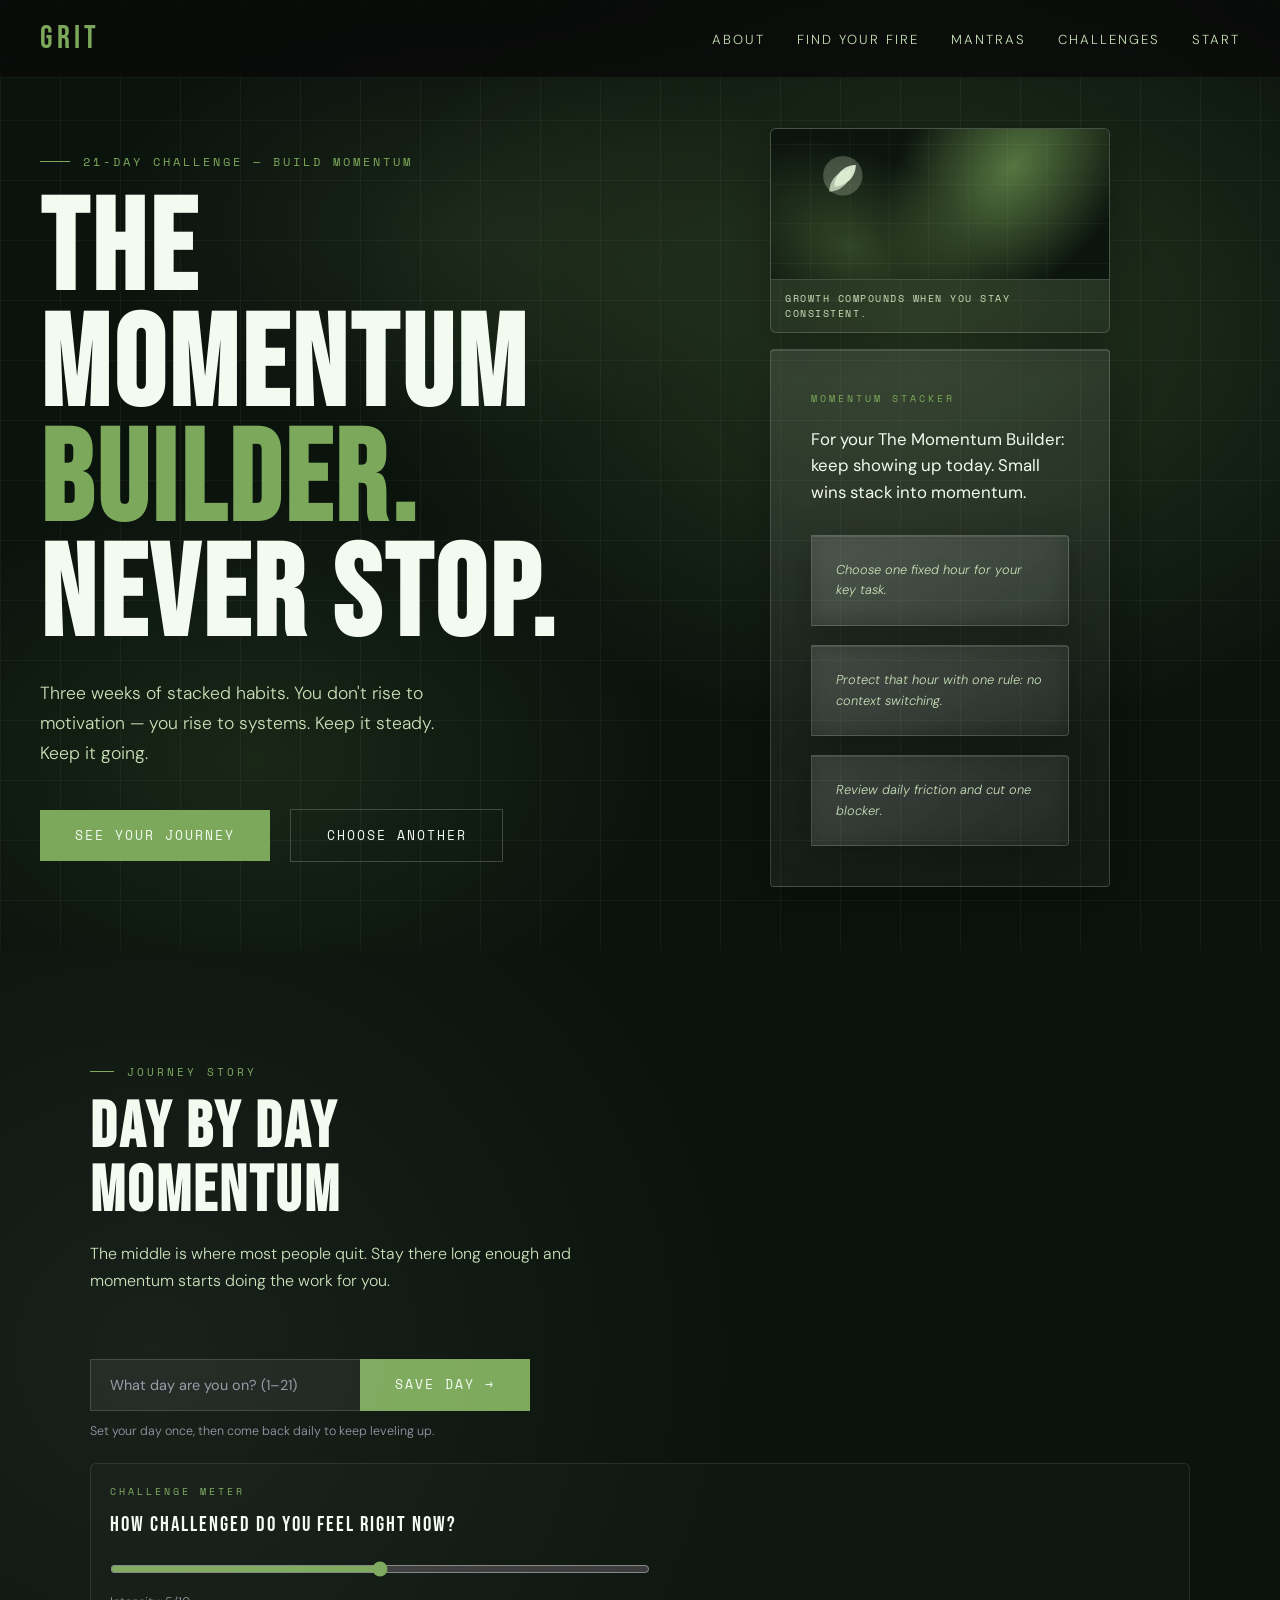
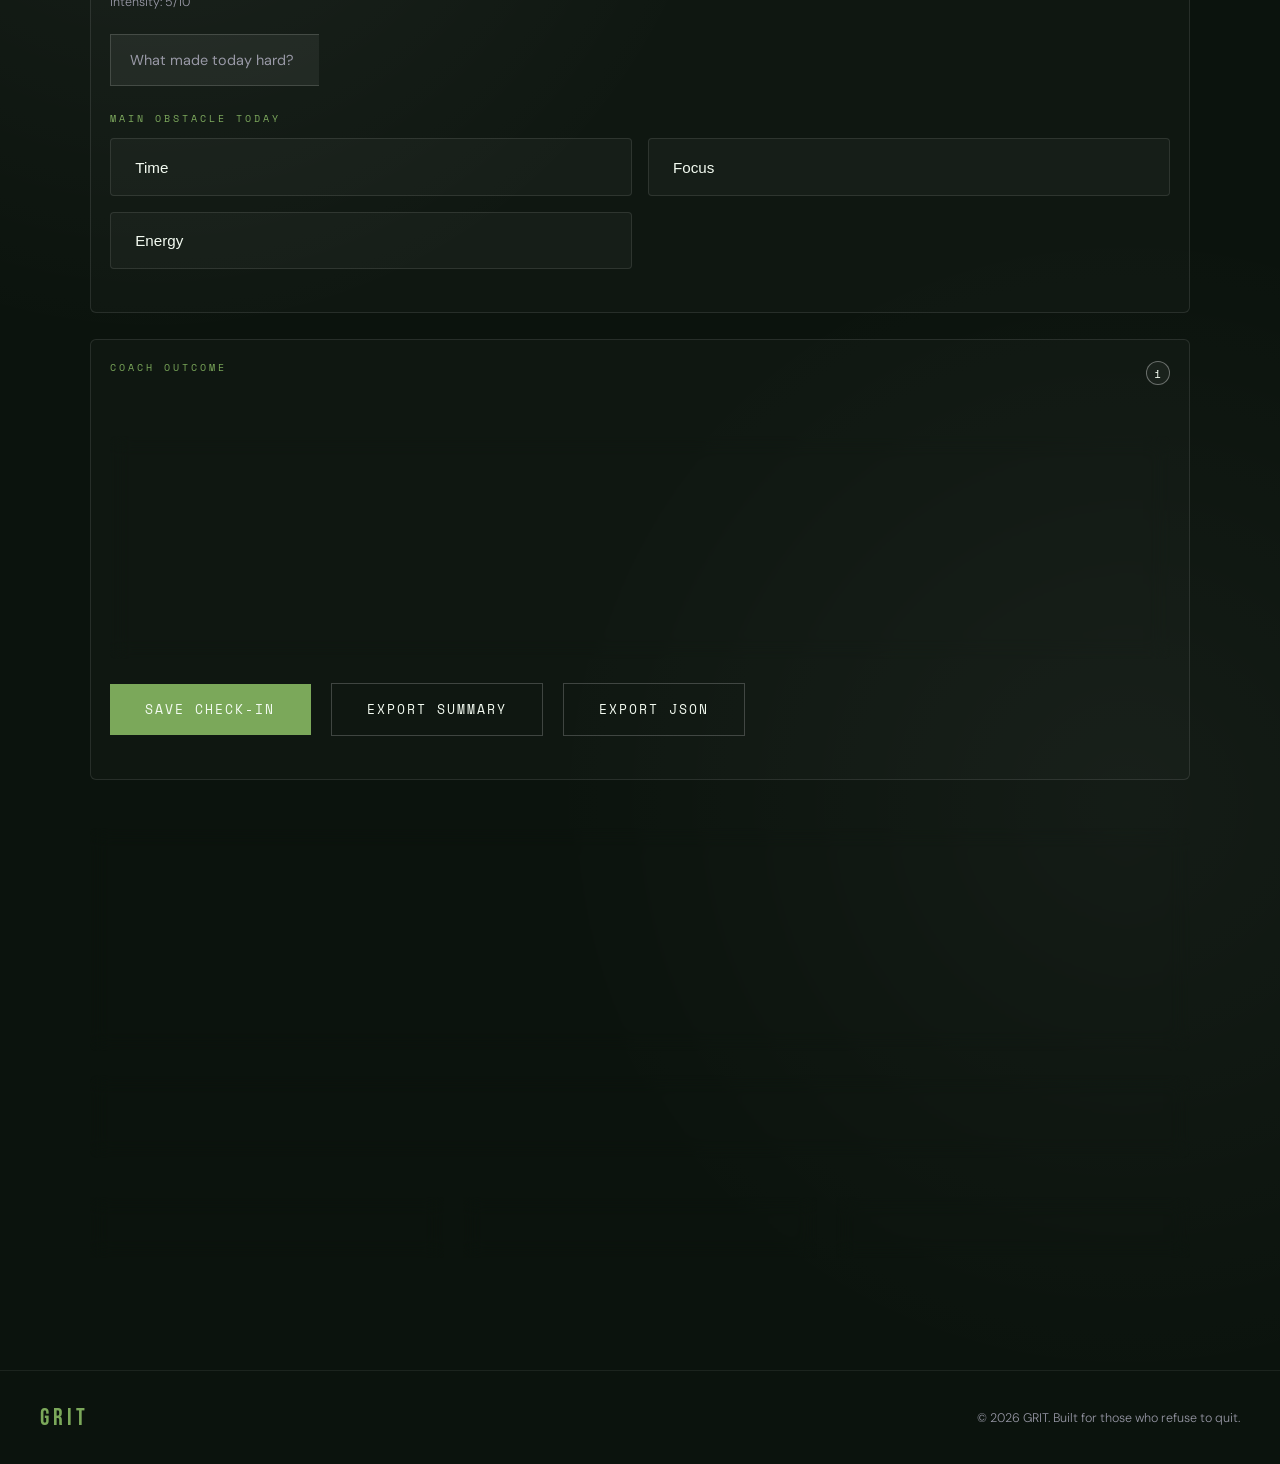
==== commit 4d2b87e9: "changes" ====
--- a/challenge-21.html
+++ b/challenge-21.html
@@ -122,15 +122,22 @@
       </div>
 
       <div class="journey-module">
-        <div class="result-label">Coach Outcome</div>
+        <div class="coach-head-row">
+          <div class="result-label">Coach Outcome</div>
+          <button class="coach-info-btn" id="coachInfoBtn" type="button" aria-label="How coach outcome works">i</button>
+        </div>
+        <div class="coach-info-pop" id="coachInfoPop" hidden>
+          Coach Outcome uses your day, mood/check-in inputs, challenge pressure, and wins to set a mode:
+          <strong>Push</strong>, <strong>Steady</strong>, or <strong>Recover</strong>. Save a check-in first, then export.
+        </div>
         <div class="mantra-display">
           <div class="mantra-text" id="coachMode">STEADY MODE</div>
           <div class="mantra-sub" id="coachAdvice">Answer the check-in to get your tailored coaching message.</div>
         </div>
         <div class="journey-day-row">
-          <button class="btn-primary" id="coachSaveBtn">Save Check-In</button>
-          <button class="btn-ghost" id="exportSummaryBtn">Export Summary</button>
-          <button class="btn-ghost" id="exportJsonBtn">Export JSON</button>
+          <button class="btn-primary" id="coachSaveBtn" type="button">Save Check-In</button>
+          <button class="btn-ghost" id="exportSummaryBtn" type="button">Export Summary</button>
+          <button class="btn-ghost" id="exportJsonBtn" type="button">Export JSON</button>
         </div>
       </div>
 
--- a/styles.css
+++ b/styles.css
@@ -161,7 +161,6 @@
 body[data-challenge-days] .challenge-carousel-modal.open { display: flex; }
 
 body[data-challenge-days] .challenge-carousel-shell {
-  position: relative;
   width: min(1040px, 97vw);
   border: 1px solid rgba(255,255,255,0.18);
   border-radius: 8px;
@@ -169,23 +168,23 @@
   background: linear-gradient(155deg, rgba(255,255,255,0.08), rgba(255,255,255,0.03));
   box-shadow: 0 24px 80px rgba(0,0,0,0.4);
   backdrop-filter: blur(14px);
+  position: relative;
 }
 body[data-challenge-days] .challenge-carousel-close {
   position: absolute;
-  top: 0.6rem;
-  right: 0.7rem;
-  width: 30px;
-  height: 30px;
-  min-width: 30px;
-  min-height: 30px;
+  right: 0.8rem;
+  top: 0.8rem;
+  width: 34px;
+  height: 34px;
+  min-width: 34px;
   padding: 0;
   margin: 0;
-  border-radius: 50%;
+  font-size: 1.25rem;
+  line-height: 1;
   display: inline-flex;
   align-items: center;
   justify-content: center;
-  font-size: 1rem;
-  line-height: 1;
+  border-radius: 50%;
 }
 
 body[data-challenge-days] .challenge-carousel-track {
@@ -321,19 +320,6 @@
   transition: color 0.2s;
 }
 .nav-links a:hover { color: var(--white); }
-
-.nav-hamburger {
-  display: none;
-  width: 40px;
-  height: 40px;
-  border: 1px solid rgba(255,255,255,0.2);
-  background: rgba(255,255,255,0.04);
-  color: var(--white);
-  border-radius: 4px;
-  font-size: 1.25rem;
-  line-height: 1;
-  cursor: pointer;
-}
 
 .mobile-nav-drawer {
   position: fixed;
@@ -355,14 +341,27 @@
   opacity: 1;
   pointer-events: auto;
 }
-.mobile-nav-logo {
-  display: inline-block;
-  margin-bottom: 0.7rem;
-  font-family: 'Bebas Neue', sans-serif;
-  font-size: 1.9rem;
-  letter-spacing: 4px;
-  color: var(--orange);
-  text-decoration: none;
+.mobile-nav-header {
+  display: flex;
+  align-items: center;
+  justify-content: space-between;
+  margin-bottom: 0.8rem;
+  padding: 0 0.1rem;
+}
+.mobile-nav-close {
+  width: 34px;
+  height: 34px;
+  border: 1px solid rgba(255,255,255,0.2);
+  background: rgba(255,255,255,0.04);
+  color: var(--white);
+  border-radius: 4px;
+  font-size: 1.2rem;
+  cursor: pointer;
+}
+.mobile-nav-drawer ul {
+  list-style: none;
+  margin: 0;
+  padding: 0;
 }
 .mobile-nav-drawer a {
   display: block;
@@ -1172,6 +1171,34 @@
   border-radius: 6px;
   background: rgba(255,255,255,0.02);
 }
+.coach-head-row {
+  display: flex;
+  align-items: center;
+  justify-content: space-between;
+  gap: 0.8rem;
+}
+.coach-info-btn {
+  width: 24px;
+  height: 24px;
+  min-width: 24px;
+  border-radius: 50%;
+  border: 1px solid rgba(255,255,255,0.35);
+  background: rgba(255,255,255,0.04);
+  color: var(--white);
+  font-family: 'Space Mono', monospace;
+  font-size: 0.72rem;
+  cursor: pointer;
+}
+.coach-info-pop {
+  margin: 0.65rem 0 0.9rem;
+  padding: 0.72rem 0.8rem;
+  border: 1px solid rgba(255,255,255,0.16);
+  background: rgba(255,255,255,0.05);
+  border-radius: 6px;
+  color: var(--sand);
+  font-size: 0.8rem;
+  line-height: 1.6;
+}
 .journey-module .quiz-q { font-size: 1.3rem; margin-bottom: 0.7rem; }
 .journey-module .quiz-options { margin-top: 0.5rem; }
 .journey-module .quiz-opt {
@@ -1294,18 +1321,11 @@
 }
 .join-textarea {
   margin-top: 0.8rem;
-  min-height: 104px;
-  height: 104px;
   width: 100%;
+  min-height: 120px;
+  height: 120px;
   border-right: 1px solid rgba(255,255,255,0.15);
   resize: vertical;
-}
-.join-glass-form .cta-input {
-  width: 100%;
-  min-height: 52px;
-}
-.join-glass-form .join-form-grid .cta-input {
-  height: 52px;
 }
 .join-promise-row {
   margin-top: 0.9rem;
@@ -1397,7 +1417,6 @@
   .mantra-grid { grid-template-columns: 1fr; }
   nav { padding: 1rem 1.5rem; }
   .nav-links { display: none; }
-  .nav-hamburger { display: inline-flex; align-items: center; justify-content: center; }
 
   body[data-challenge-days] .hero-right { display: flex; }
   body[data-challenge-days] .challenge-visual,
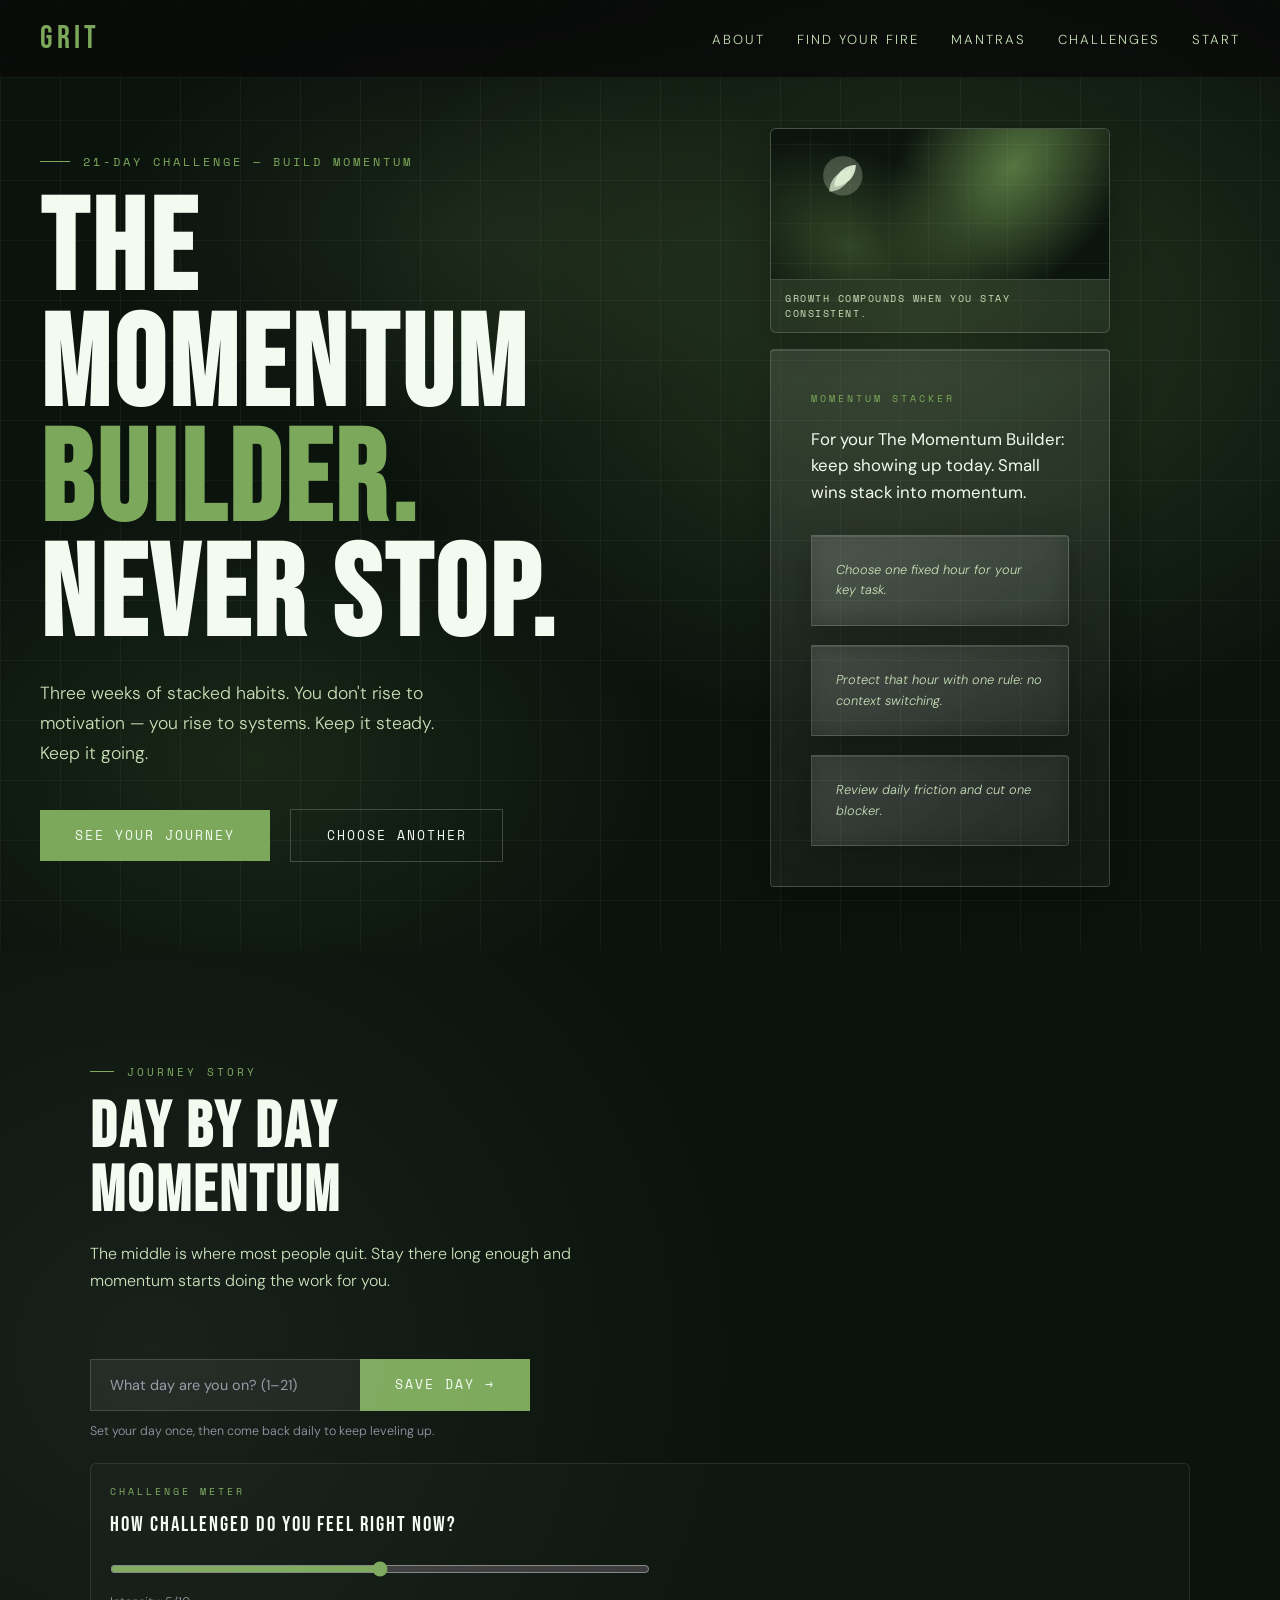
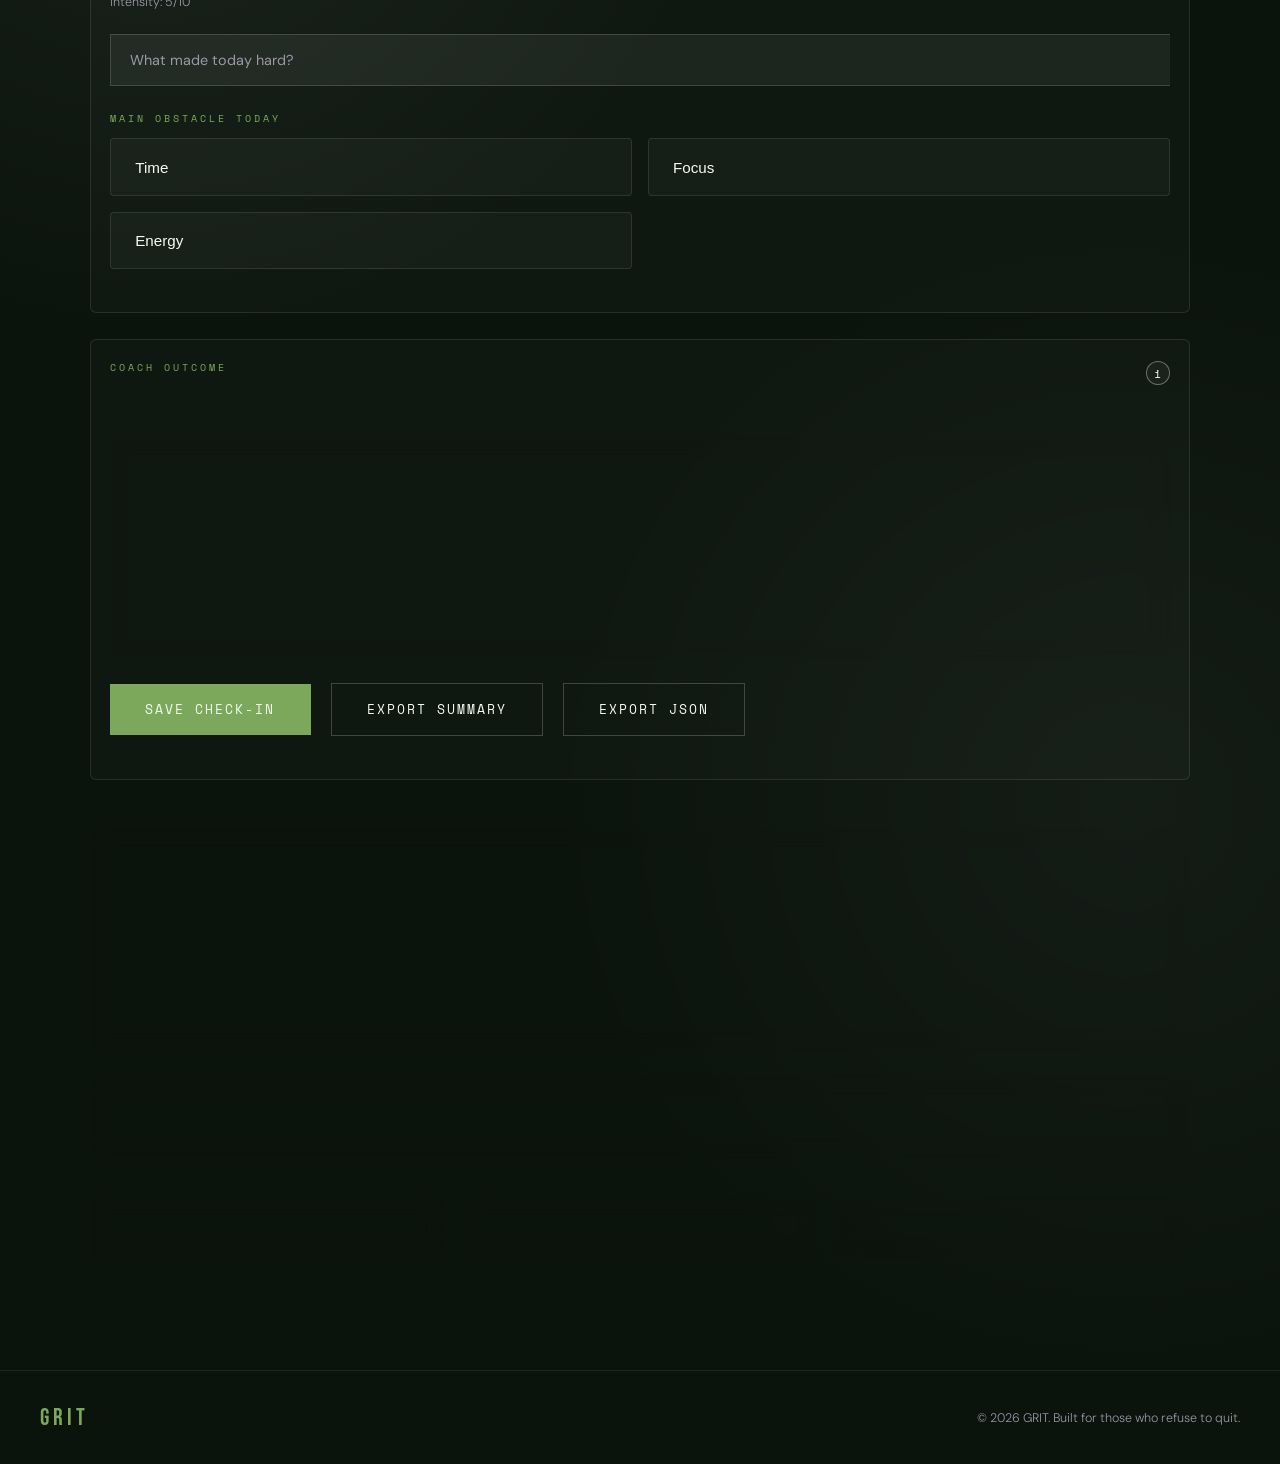
==== commit bc3fc698: "changes" ====
--- a/challenge-21.html
+++ b/challenge-21.html
@@ -183,7 +183,7 @@
     </div>
   </div>
 
-  <script src="main.js"></script>
+  <script src="main.js?v=20260409c"></script>
 </body>
 
 </html>
--- a/styles.css
+++ b/styles.css
@@ -348,6 +348,17 @@
   margin-bottom: 0.8rem;
   padding: 0 0.1rem;
 }
+.mobile-nav-header .nav-logo {
+  display: inline-block;
+  font-family: 'Bebas Neue', sans-serif;
+  font-size: 2rem;
+  letter-spacing: 4px;
+  color: var(--orange) !important;
+  text-transform: none;
+  border-bottom: 0;
+  padding: 0;
+  margin: 0;
+}
 .mobile-nav-close {
   width: 34px;
   height: 34px;
@@ -1199,16 +1210,71 @@
   font-size: 0.8rem;
   line-height: 1.6;
 }
+
+.coach-guide-pop {
+  position: fixed;
+  inset: 0;
+  z-index: 500;
+  background: rgba(0,0,0,0.48);
+  display: none;
+  align-items: center;
+  justify-content: center;
+  padding: 1rem;
+}
+.coach-guide-pop.open { display: flex; }
+.coach-guide-card {
+  width: min(520px, 95vw);
+  background: #101317;
+  border: 1px solid rgba(255,255,255,0.15);
+  border-radius: 10px;
+  padding: 1rem 1rem 0.9rem;
+  position: relative;
+}
+.coach-guide-close {
+  position: absolute;
+  top: 0.5rem;
+  right: 0.55rem;
+  width: 30px;
+  height: 30px;
+  border: 1px solid rgba(255,255,255,0.2);
+  background: rgba(255,255,255,0.04);
+  color: var(--white);
+  border-radius: 6px;
+  cursor: pointer;
+}
+.coach-guide-title {
+  font-family: 'Bebas Neue', sans-serif;
+  letter-spacing: 2px;
+  font-size: 1.5rem;
+  margin-bottom: 0.6rem;
+}
+.coach-guide-body {
+  color: var(--sand);
+  font-size: 0.9rem;
+  line-height: 1.6;
+  display: grid;
+  gap: 0.35rem;
+}
+.coach-guide-pop.is-error .coach-guide-card {
+  border-color: rgba(232,78,27,0.6);
+  box-shadow: 0 0 0 1px rgba(232,78,27,0.25) inset;
+}
 .journey-module .quiz-q { font-size: 1.3rem; margin-bottom: 0.7rem; }
 .journey-module .quiz-options { margin-top: 0.5rem; }
 .journey-module .quiz-opt {
   background: rgba(255,255,255,0.03);
   color: var(--white);
 }
+.journey-module input.cta-input,
+.journey-module textarea.cta-input {
+  display: block;
+  width: 100%;
+  min-width: 0;
+}
 .journey-module #challengeMeterInput { width: min(540px, 100%); accent-color: var(--orange); }
 .journey-module #winImpactInput { width: min(540px, 100%); accent-color: var(--orange); }
 .journey-module textarea.cta-input {
-  width: min(700px, 100%);
+  width: 100%;
   resize: vertical;
   min-height: 120px;
 }
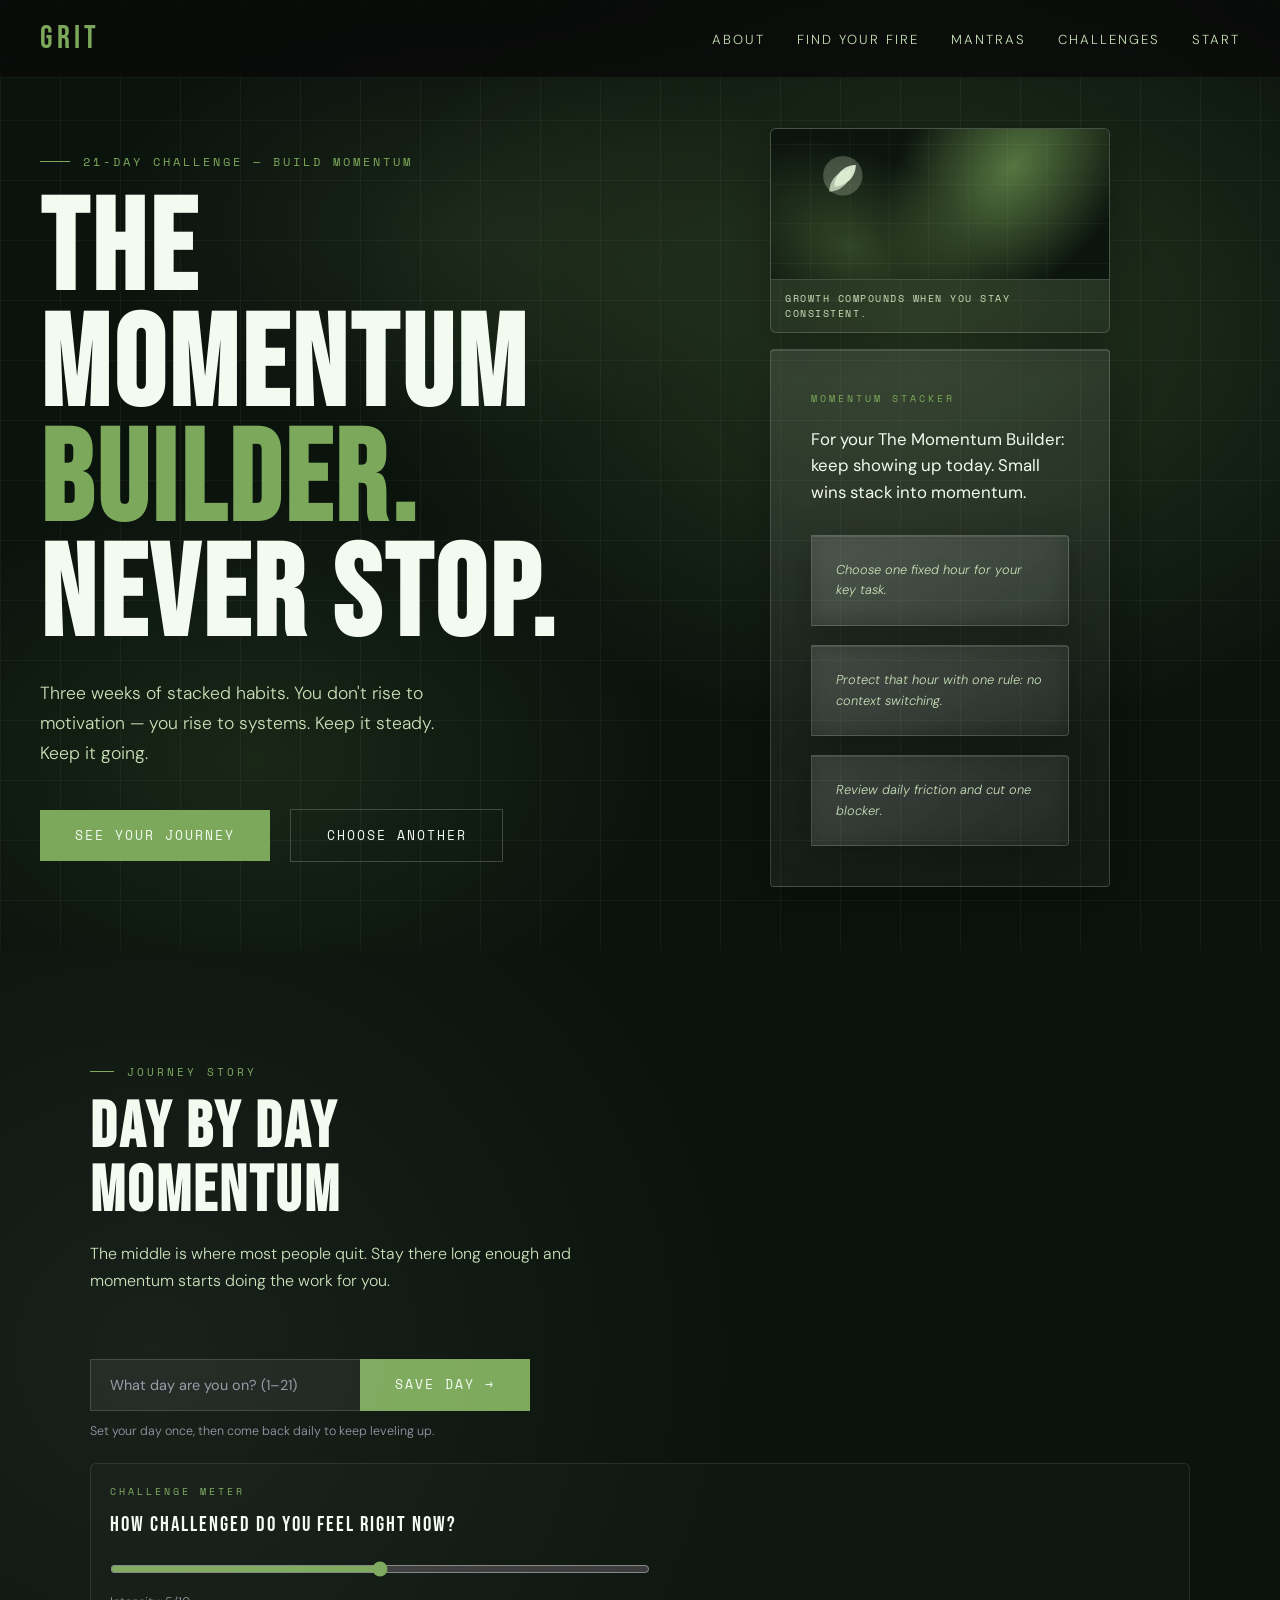
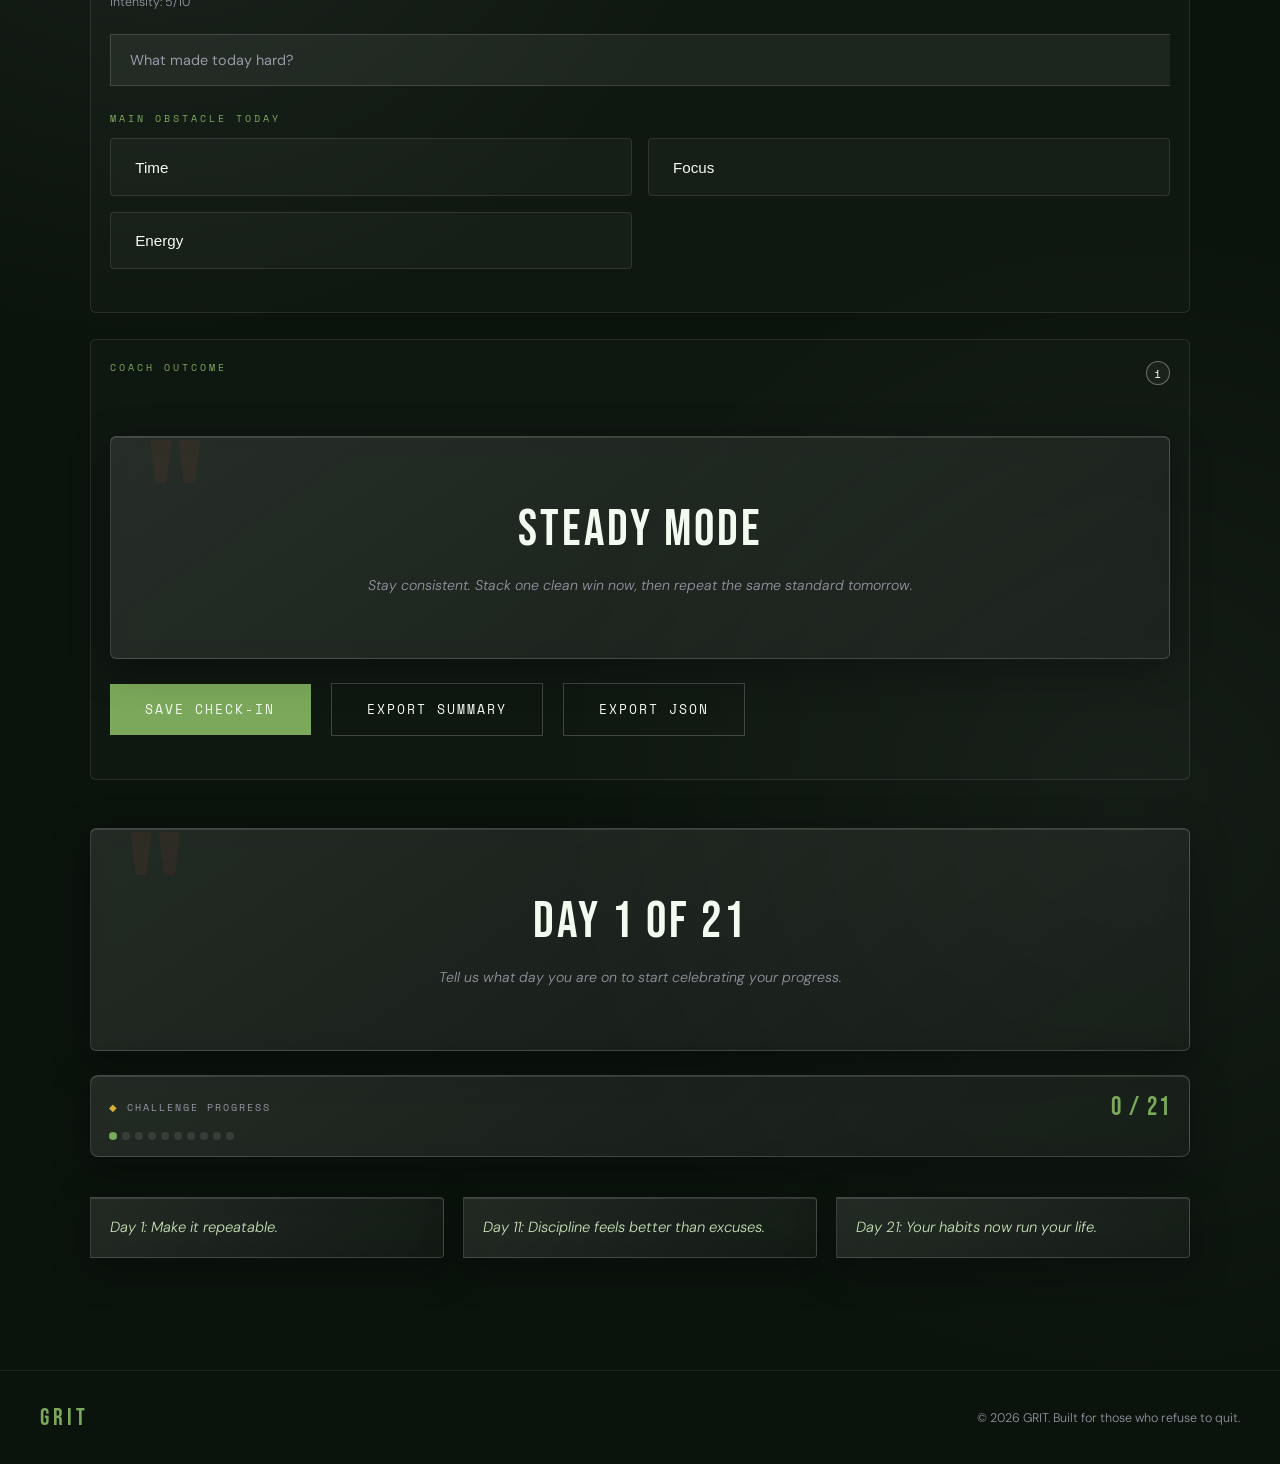
==== commit 928b557e: "changes" ====
--- a/challenge-21.html
+++ b/challenge-21.html
@@ -183,7 +183,7 @@
     </div>
   </div>
 
-  <script src="main.js?v=20260409c"></script>
+  <script src="main.js?v=20260409d"></script>
 </body>
 
 </html>
--- a/styles.css
+++ b/styles.css
@@ -348,7 +348,8 @@
   margin-bottom: 0.8rem;
   padding: 0 0.1rem;
 }
-.mobile-nav-header .nav-logo {
+.mobile-nav-header .nav-logo,
+.mobile-nav-header .mobile-nav-brand {
   display: inline-block;
   font-family: 'Bebas Neue', sans-serif;
   font-size: 2rem;
@@ -358,6 +359,7 @@
   border-bottom: 0;
   padding: 0;
   margin: 0;
+  line-height: 1;
 }
 .mobile-nav-close {
   width: 34px;
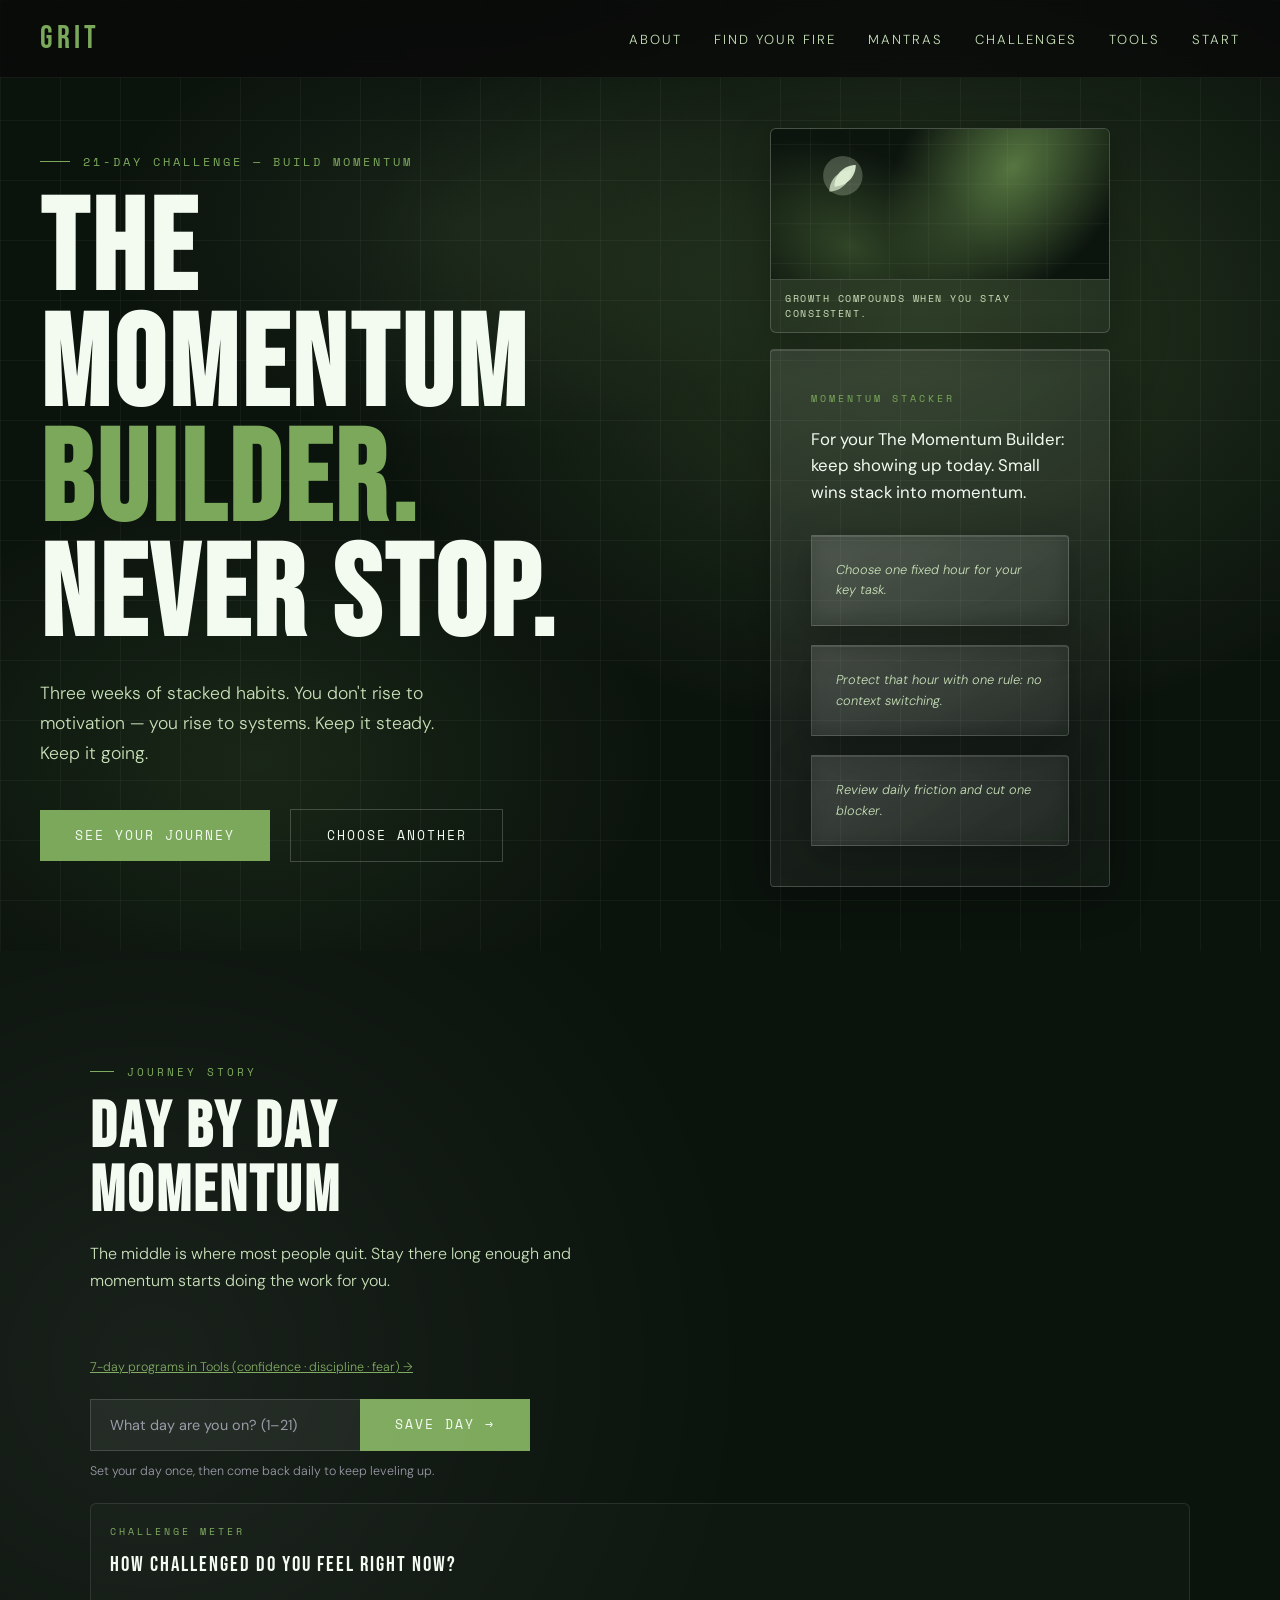
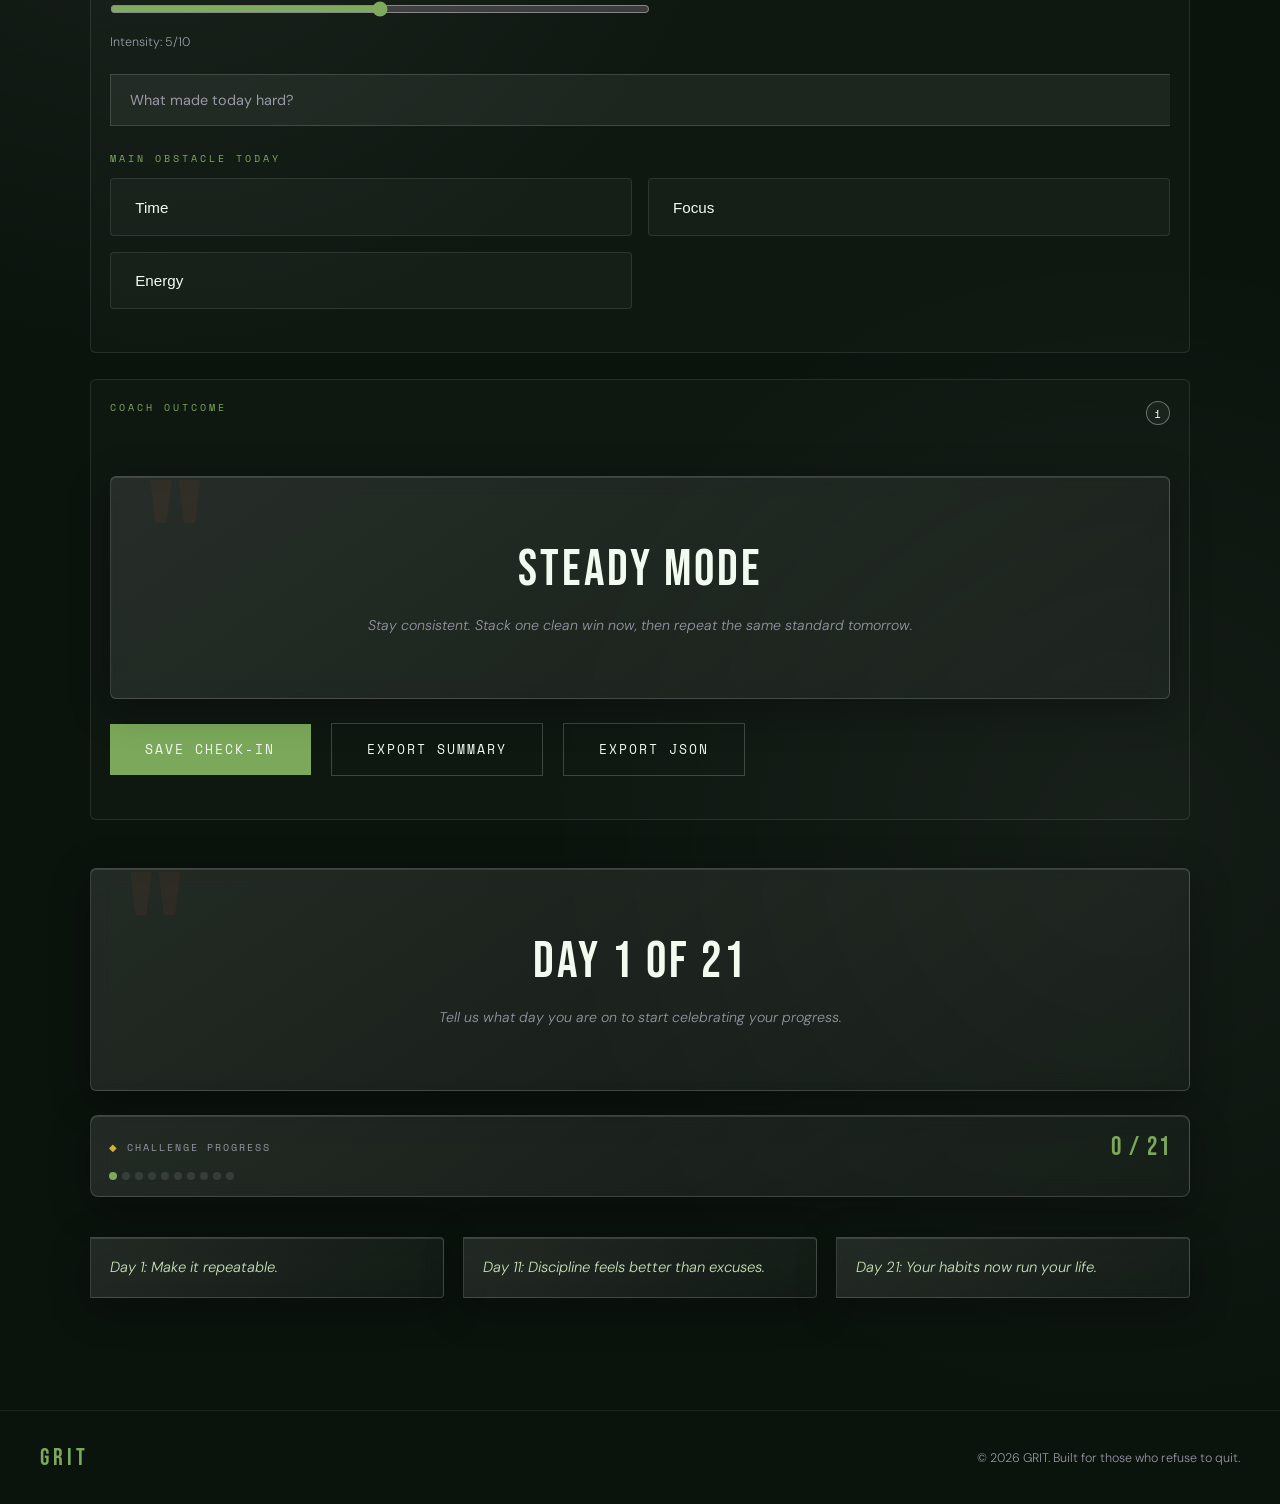
==== commit 356ec090: "version with Tools and enhancement  launched" ====
--- a/challenge-21.html
+++ b/challenge-21.html
@@ -28,6 +28,7 @@
       <li><a href="index.html#interests">Find Your Fire</a></li>
       <li><a href="index.html#mantras">Mantras</a></li>
       <li><a href="index.html#challenge">Challenges</a></li>
+      <li><a href="tools.html">Tools</a></li>
       <li><a href="index.html#cta">Start</a></li>
     </ul>
   </nav>
@@ -80,6 +81,7 @@
         The middle is where most people quit. Stay there long enough and momentum starts doing
         the work for you.
       </p>
+      <p class="cta-note" style="margin-top:0.75rem"><a href="tools.html#weekly" style="color:var(--orange)">7-day programs in Tools (confidence · discipline · fear) →</a></p>
 
       <div class="journey-day-row">
         <div class="cta-input-row">
@@ -183,7 +185,7 @@
     </div>
   </div>
 
-  <script src="main.js?v=20260409d"></script>
+  <script src="main.js?v=20260514"></script>
 </body>
 
 </html>
--- a/styles.css
+++ b/styles.css
@@ -869,6 +869,80 @@
 .calm-banner.b1 {
   background-image: url('assets/mantra-banners/sumi-e-golden-tree.png');
 }
+.calm-banner.b2 {
+  background-image:
+    linear-gradient(160deg, rgba(18, 52, 88, 0.85), rgba(6, 16, 32, 0.92)),
+    url('assets/mantra-banners/sumi-e-golden-tree.png');
+  background-size: cover;
+  background-position: center;
+}
+.calm-banner.b3 {
+  background-image:
+    linear-gradient(160deg, rgba(62, 22, 78, 0.85), rgba(18, 8, 36, 0.92)),
+    url('assets/mantra-banners/sumi-e-golden-tree.png');
+  background-size: cover;
+  background-position: center;
+}
+.breath-pattern-grid {
+  grid-template-columns: repeat(auto-fit, minmax(200px, 1fr));
+}
+.calm-banner.b4 {
+  background-image:
+    linear-gradient(160deg, rgba(88, 16, 16, 0.85), rgba(28, 6, 6, 0.92)),
+    url('assets/mantra-banners/sumi-e-golden-tree.png');
+  background-size: cover;
+  background-position: center;
+}
+.breath-pattern-grid .calm-banner[data-label]::after {
+  content: attr(data-label);
+  position: absolute;
+  bottom: 12px;
+  left: 12px;
+  z-index: 2;
+  font-family: 'Space Mono', monospace;
+  font-size: 0.62rem;
+  letter-spacing: 0.14em;
+  color: #f0f4ff;
+  text-shadow: 0 1px 4px rgba(0,0,0,0.6);
+}
+
+#breathHistoryList.breath-hist-list {
+  list-style: none;
+  padding: 0;
+  margin: 0;
+  max-height: 200px;
+  overflow-y: auto;
+}
+#breathHistoryList .breath-hist-row {
+  display: grid;
+  grid-template-columns: 7.5rem 1fr auto;
+  gap: 0.75rem;
+  align-items: baseline;
+  padding: 0.5rem 0.35rem;
+  border-bottom: 1px solid rgba(255,255,255,0.06);
+  font-size: 0.84rem;
+  color: var(--white);
+}
+#breathHistoryList .breath-hist-date {
+  font-family: 'Space Mono', monospace;
+  font-size: 0.68rem;
+  letter-spacing: 0.06em;
+  color: #c9b89a;
+}
+#breathHistoryList .breath-hist-pattern {
+  color: #dce4ed;
+}
+#breathHistoryList .breath-hist-dur {
+  font-family: 'Space Mono', monospace;
+  font-size: 0.68rem;
+  color: var(--orange);
+  text-align: right;
+}
+#breathHistoryList .breath-hist-empty {
+  color: var(--sand);
+  font-size: 0.88rem;
+  padding: 0.35rem 0;
+}
 
 .calm-section {
   max-width: 1100px;
@@ -1018,9 +1092,17 @@
   transform: scale(1.02);
   box-shadow: 0 0 52px rgba(34,199,172,0.34);
 }
-.breath-panel.exhale .breath-circle {
-  transform: scale(0.84);
-  box-shadow: 0 0 24px rgba(34,199,172,0.14);
+.breath-panel.hold .breath-circle {
+  transform: scale(0.92);
+  box-shadow: 0 0 30px rgba(120, 180, 255, 0.2);
+}
+.breath-panel.power-in .breath-circle {
+  transform: scale(1.04);
+  transition: transform 0.45s ease;
+}
+.breath-panel.power-out .breath-circle {
+  transform: scale(0.86);
+  transition: transform 0.45s ease;
 }
 .breath-phase {
   font-family: 'Bebas Neue', sans-serif;
@@ -1598,3 +1680,373 @@
   .join-title { font-size: clamp(2.5rem, 15vw, 4.2rem); letter-spacing: 2px; }
   .join-glass-form { padding: 1rem; }
 }
+
+/* ── THEME: DARK / WAR ── */
+html[data-theme="dark"] {
+  --black: #050508;
+  --white: #ece8e1;
+  --cream: #d8d2c8;
+  --orange: #c45c32;
+  --orange-dim: #9a4524;
+  --green: #4a8a6a;
+  --sand: #9a9a9a;
+}
+html[data-theme="dark"] .hero-bg {
+  filter: saturate(0.85) brightness(0.92);
+}
+html[data-theme="war"] {
+  --black: #140202;
+  --white: #ffe8e8;
+  --cream: #ffd4d4;
+  --orange: #ff2a2a;
+  --orange-dim: #c41a1a;
+  --green: #8b2a2a;
+  --sand: #ff9a9a;
+}
+html[data-theme="war"] .hero-bg {
+  background:
+    radial-gradient(ellipse 60% 50% at 70% 20%, rgba(255, 40, 40, 0.35) 0%, transparent 65%),
+    radial-gradient(ellipse 50% 40% at 20% 80%, rgba(120, 0, 0, 0.45) 0%, transparent 60%);
+}
+@media (prefers-reduced-motion: reduce) {
+  html[data-theme="war"] .hero-bg { filter: none; }
+}
+
+.nav-theme-toggle {
+  display: flex;
+  flex-wrap: wrap;
+  gap: 0.35rem;
+  align-items: center;
+}
+.theme-chip {
+  font-family: 'Space Mono', monospace;
+  font-size: 0.62rem;
+  letter-spacing: 0.12em;
+  text-transform: uppercase;
+  padding: 0.35rem 0.55rem;
+  border-radius: 4px;
+  border: 1px solid rgba(255,255,255,0.15);
+  background: rgba(255,255,255,0.04);
+  color: var(--sand);
+  cursor: pointer;
+}
+.theme-chip:hover { color: var(--white); border-color: rgba(255,255,255,0.28); }
+.theme-chip.active {
+  border-color: var(--orange);
+  color: var(--orange);
+  background: rgba(232, 78, 27, 0.12);
+}
+html[data-theme="dark"] .theme-chip.active,
+html[data-theme="war"] .theme-chip.active {
+  background: rgba(255, 74, 42, 0.18);
+}
+
+/* Mood entry */
+.mood-entry-modal {
+  position: fixed;
+  inset: 0;
+  z-index: 99980;
+  background: rgba(0,0,0,0.72);
+  display: none;
+  align-items: center;
+  justify-content: center;
+  padding: 1.5rem;
+  pointer-events: auto;
+}
+.mood-entry-modal.open { display: flex; }
+.mood-entry-card {
+  max-width: 420px;
+  width: 100%;
+  position: relative;
+  z-index: 1;
+  pointer-events: auto;
+  background: linear-gradient(145deg, rgba(30,30,30,0.98), rgba(12,12,12,0.98));
+  border: 1px solid rgba(255,255,255,0.12);
+  border-radius: 8px;
+  padding: 1.75rem;
+  box-shadow: 0 24px 80px rgba(0,0,0,0.55);
+}
+.mood-entry-sub { color: var(--sand); font-size: 0.95rem; line-height: 1.55; margin-bottom: 1.25rem; }
+.mood-pick-row {
+  display: flex;
+  flex-wrap: wrap;
+  gap: 0.65rem;
+  margin-bottom: 1rem;
+}
+.mood-pick-btn {
+  flex: 1;
+  min-width: 100px;
+  padding: 0.75rem 0.5rem;
+  border-radius: 6px;
+  border: 1px solid rgba(255,255,255,0.12);
+  background: rgba(255,255,255,0.05);
+  color: var(--white);
+  cursor: pointer;
+  font-size: 0.85rem;
+}
+.mood-pick-btn:hover { border-color: var(--orange); }
+.mood-emoji { display: block; font-size: 1.4rem; margin-bottom: 0.25rem; }
+.mood-skip { width: 100%; margin-top: 0.5rem; }
+
+body.mood-defeated #hero h1 span { color: var(--sand); }
+body.mood-ready #hero h1 span { color: var(--orange); }
+
+/* Daily dashboard */
+#daily-grit {
+  padding: 4rem 2.5rem 3rem;
+  border-top: 1px solid rgba(255,255,255,0.06);
+  background: linear-gradient(180deg, rgba(232,78,27,0.04), transparent);
+}
+.dashboard-inner { max-width: 1100px; margin: 0 auto; }
+.dashboard-grid {
+  display: grid;
+  grid-template-columns: repeat(auto-fit, minmax(260px, 1fr));
+  gap: 1.25rem;
+  margin-top: 2rem;
+}
+.dashboard-card {
+  background: linear-gradient(145deg, rgba(255,255,255,0.06), rgba(255,255,255,0.02));
+  border: 1px solid rgba(255,255,255,0.1);
+  border-radius: 8px;
+  padding: 1.25rem 1.35rem;
+}
+.dashboard-card.wide { grid-column: 1 / -1; }
+.dashboard-mission-text {
+  font-size: 1.1rem;
+  line-height: 1.65;
+  color: var(--white);
+  margin-top: 0.5rem;
+}
+.streak-pair {
+  display: flex;
+  gap: 1.5rem;
+  margin: 0.75rem 0 1rem;
+}
+.streak-big {
+  font-family: 'Bebas Neue', sans-serif;
+  font-size: 2.4rem;
+  color: var(--orange);
+  display: block;
+  line-height: 1;
+}
+.streak-caption { font-size: 0.72rem; color: var(--sand); letter-spacing: 0.08em; text-transform: uppercase; }
+.daily-goal-check {
+  display: flex;
+  align-items: flex-start;
+  gap: 0.6rem;
+  font-size: 0.88rem;
+  color: var(--sand);
+  cursor: pointer;
+}
+.daily-goal-check input { margin-top: 0.2rem; }
+.dashboard-prompt { color: var(--white); margin-bottom: 0.75rem; font-weight: 500; }
+
+/* Mantra chips + personal */
+.mantra-cat-row {
+  display: flex;
+  flex-wrap: wrap;
+  gap: 0.5rem;
+  justify-content: center;
+  margin: 1.25rem 0 0.5rem;
+}
+.mantra-chip {
+  font-family: 'Space Mono', monospace;
+  font-size: 0.62rem;
+  letter-spacing: 0.14em;
+  text-transform: uppercase;
+  padding: 0.45rem 0.75rem;
+  border-radius: 999px;
+  border: 1px solid rgba(255,255,255,0.12);
+  background: transparent;
+  color: var(--sand);
+  cursor: pointer;
+}
+.mantra-chip.active {
+  border-color: var(--orange);
+  color: var(--orange);
+}
+.mantra-personal-block {
+  max-width: 640px;
+  margin: 1.5rem auto 0;
+  text-align: left;
+}
+.mantra-personal-ta {
+  width: 100%;
+  margin: 0.5rem 0 0.75rem;
+  padding: 0.75rem 1rem;
+  border-radius: 6px;
+  border: 1px solid rgba(255,255,255,0.12);
+  background: rgba(0,0,0,0.35);
+  color: var(--white);
+  font-family: inherit;
+  resize: vertical;
+}
+
+/* Tools hub */
+body.tools-page { padding-top: 5rem; }
+.tools-hero {
+  padding: 6rem 2.5rem 2rem;
+  max-width: 900px;
+  margin: 0 auto;
+}
+.tools-nav-grid {
+  display: flex;
+  flex-wrap: wrap;
+  gap: 0.5rem;
+  margin-top: 1.25rem;
+}
+.tools-nav-grid a {
+  font-size: 0.72rem;
+  letter-spacing: 0.12em;
+  text-transform: uppercase;
+  color: var(--orange);
+  text-decoration: none;
+  border: 1px solid rgba(232,78,27,0.35);
+  padding: 0.35rem 0.65rem;
+  border-radius: 4px;
+}
+.tools-nav-grid a:hover { background: rgba(232,78,27,0.12); }
+.tools-section {
+  max-width: 900px;
+  margin: 0 auto;
+  padding: 2.5rem 1.5rem 3rem;
+  border-top: 1px solid rgba(255,255,255,0.06);
+}
+.tools-card {
+  background: linear-gradient(145deg, rgba(255,255,255,0.06), rgba(255,255,255,0.02));
+  border: 1px solid rgba(255,255,255,0.1);
+  border-radius: 8px;
+  padding: 1.25rem;
+  margin-top: 1rem;
+}
+.tools-tabs { display: flex; flex-wrap: wrap; gap: 0.5rem; margin-bottom: 1rem; }
+.tools-tab {
+  font-family: 'Space Mono', monospace;
+  font-size: 0.65rem;
+  letter-spacing: 0.12em;
+  text-transform: uppercase;
+  padding: 0.4rem 0.75rem;
+  border: 1px solid rgba(255,255,255,0.12);
+  background: transparent;
+  color: var(--sand);
+  cursor: pointer;
+  border-radius: 4px;
+}
+.tools-tab.active { border-color: var(--orange); color: var(--orange); }
+.tools-panel[hidden] { display: none; }
+.playlist-frame-wrap {
+  position: relative;
+  padding-bottom: 56.25%;
+  height: 0;
+  overflow: hidden;
+  border-radius: 8px;
+  border: 1px solid rgba(255,255,255,0.1);
+  margin-top: 0.75rem;
+}
+.playlist-frame-wrap iframe {
+  position: absolute;
+  top: 0; left: 0;
+  width: 100%;
+  height: 100%;
+  border: 0;
+}
+.ritual-steps { list-style: none; padding: 0; margin: 0; }
+.ritual-steps li {
+  display: flex;
+  align-items: flex-start;
+  gap: 0.65rem;
+  padding: 0.5rem 0;
+  border-bottom: 1px solid rgba(255,255,255,0.06);
+  color: var(--sand);
+}
+.five-sec-display {
+  font-family: 'Bebas Neue', sans-serif;
+  font-size: clamp(4rem, 18vw, 8rem);
+  text-align: center;
+  color: var(--orange);
+  line-height: 1;
+  margin: 1rem 0;
+}
+.quiz-likert {
+  display: flex;
+  flex-wrap: wrap;
+  gap: 0.35rem;
+  margin: 0.5rem 0 1rem;
+}
+.quiz-likert button {
+  flex: 1;
+  min-width: 36px;
+  padding: 0.45rem;
+  border-radius: 4px;
+  border: 1px solid rgba(255,255,255,0.12);
+  background: rgba(0,0,0,0.25);
+  color: var(--white);
+  cursor: pointer;
+  font-size: 0.8rem;
+}
+.quiz-likert button.selected { border-color: var(--orange); color: var(--orange); }
+.hof-grid { display: grid; gap: 1rem; margin-top: 1rem; }
+.hof-card {
+  border: 1px solid rgba(255,255,255,0.1);
+  border-radius: 8px;
+  padding: 1rem;
+  background: rgba(0,0,0,0.2);
+}
+.hof-card h3 { margin: 0 0 0.35rem; font-size: 1rem; color: var(--white); }
+.quote-columns {
+  display: grid;
+  grid-template-columns: 1fr 1fr;
+  gap: 1rem;
+}
+@media (max-width: 700px) {
+  .quote-columns { grid-template-columns: 1fr; }
+}
+.quote-list { margin: 0; padding-left: 1.1rem; color: var(--sand); font-size: 0.9rem; }
+.quote-list li { margin-bottom: 0.5rem; }
+.onepct-chart {
+  width: 100%;
+  height: 180px;
+  margin-top: 1rem;
+  border-radius: 6px;
+  background: rgba(0,0,0,0.25);
+}
+.wall-post {
+  border-bottom: 1px solid rgba(255,255,255,0.08);
+  padding: 0.75rem 0;
+  display: flex;
+  justify-content: space-between;
+  gap: 1rem;
+  align-items: flex-start;
+}
+.wall-post small { color: var(--sand); display: block; margin-top: 0.25rem; }
+.challenge-runner-days {
+  display: flex;
+  flex-wrap: wrap;
+  gap: 0.35rem;
+  margin: 0.75rem 0;
+}
+.challenge-runner-days button {
+  min-width: 2.5rem;
+  padding: 0.35rem 0.5rem;
+  border-radius: 4px;
+  border: 1px solid rgba(255,255,255,0.12);
+  background: transparent;
+  color: var(--sand);
+  cursor: pointer;
+}
+.challenge-runner-days button.done { border-color: var(--green); color: var(--green); }
+.challenge-runner-days button.current { border-color: var(--orange); color: var(--orange); }
+.cert-print {
+  max-width: 600px;
+  margin: 1rem auto;
+  padding: 2rem;
+  border: 2px solid var(--orange);
+  text-align: center;
+  background: #fff;
+  color: #111;
+}
+@media print {
+  body * { visibility: hidden; }
+  #certPrintArea, #certPrintArea * { visibility: visible; }
+  #certPrintArea { position: absolute; left: 0; top: 0; width: 100%; }
+}
